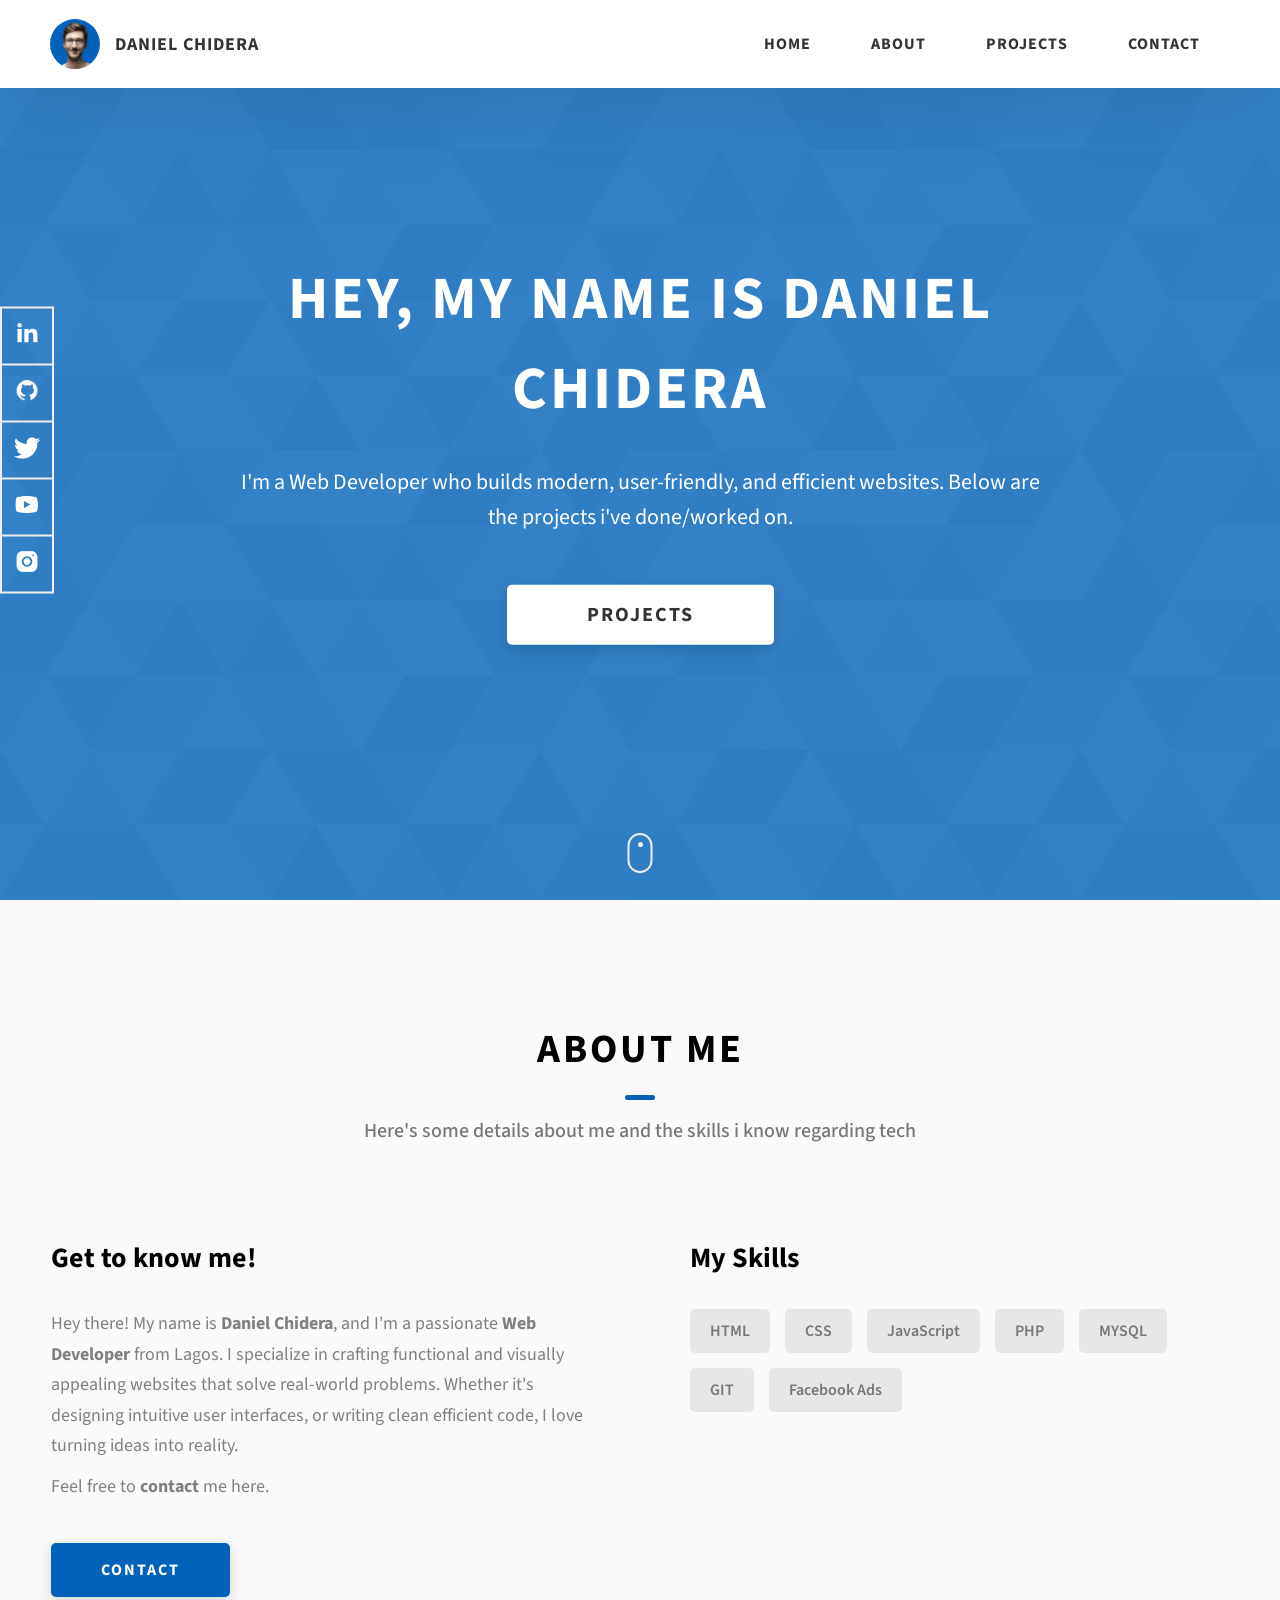
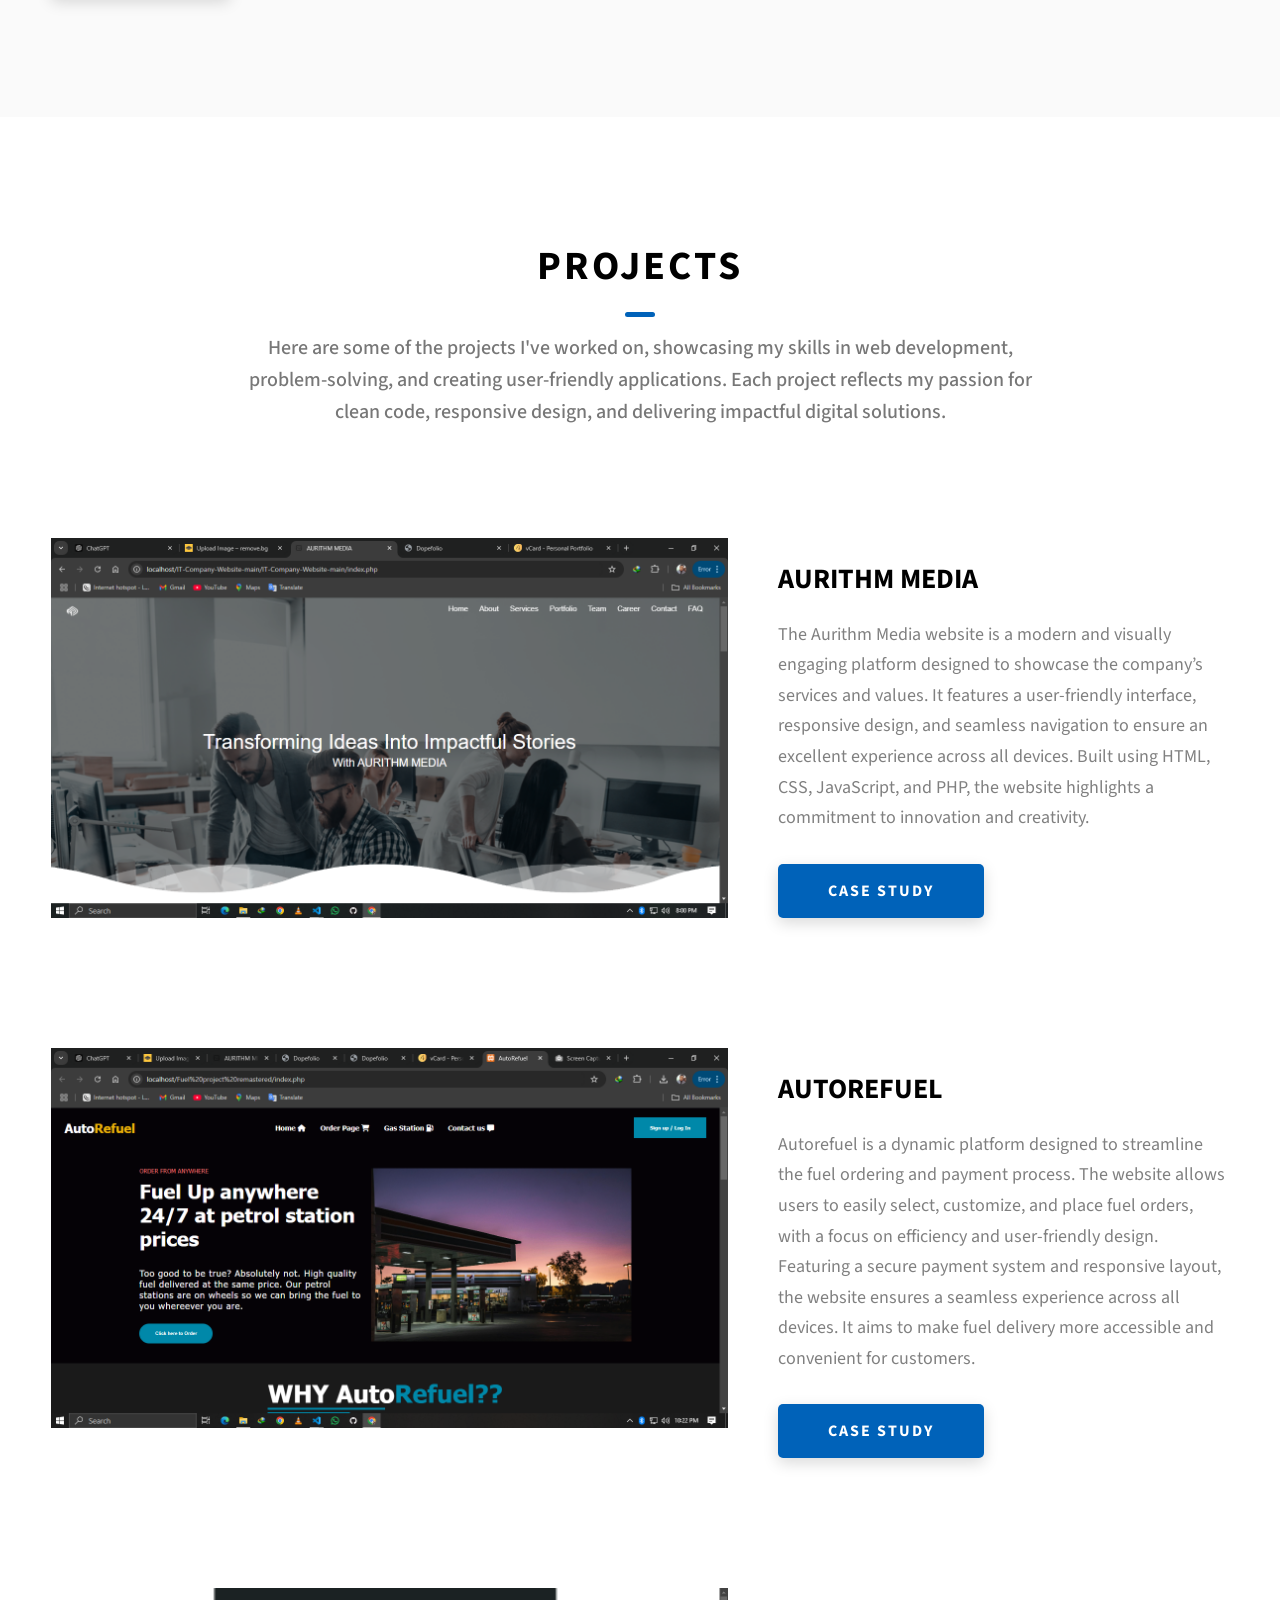
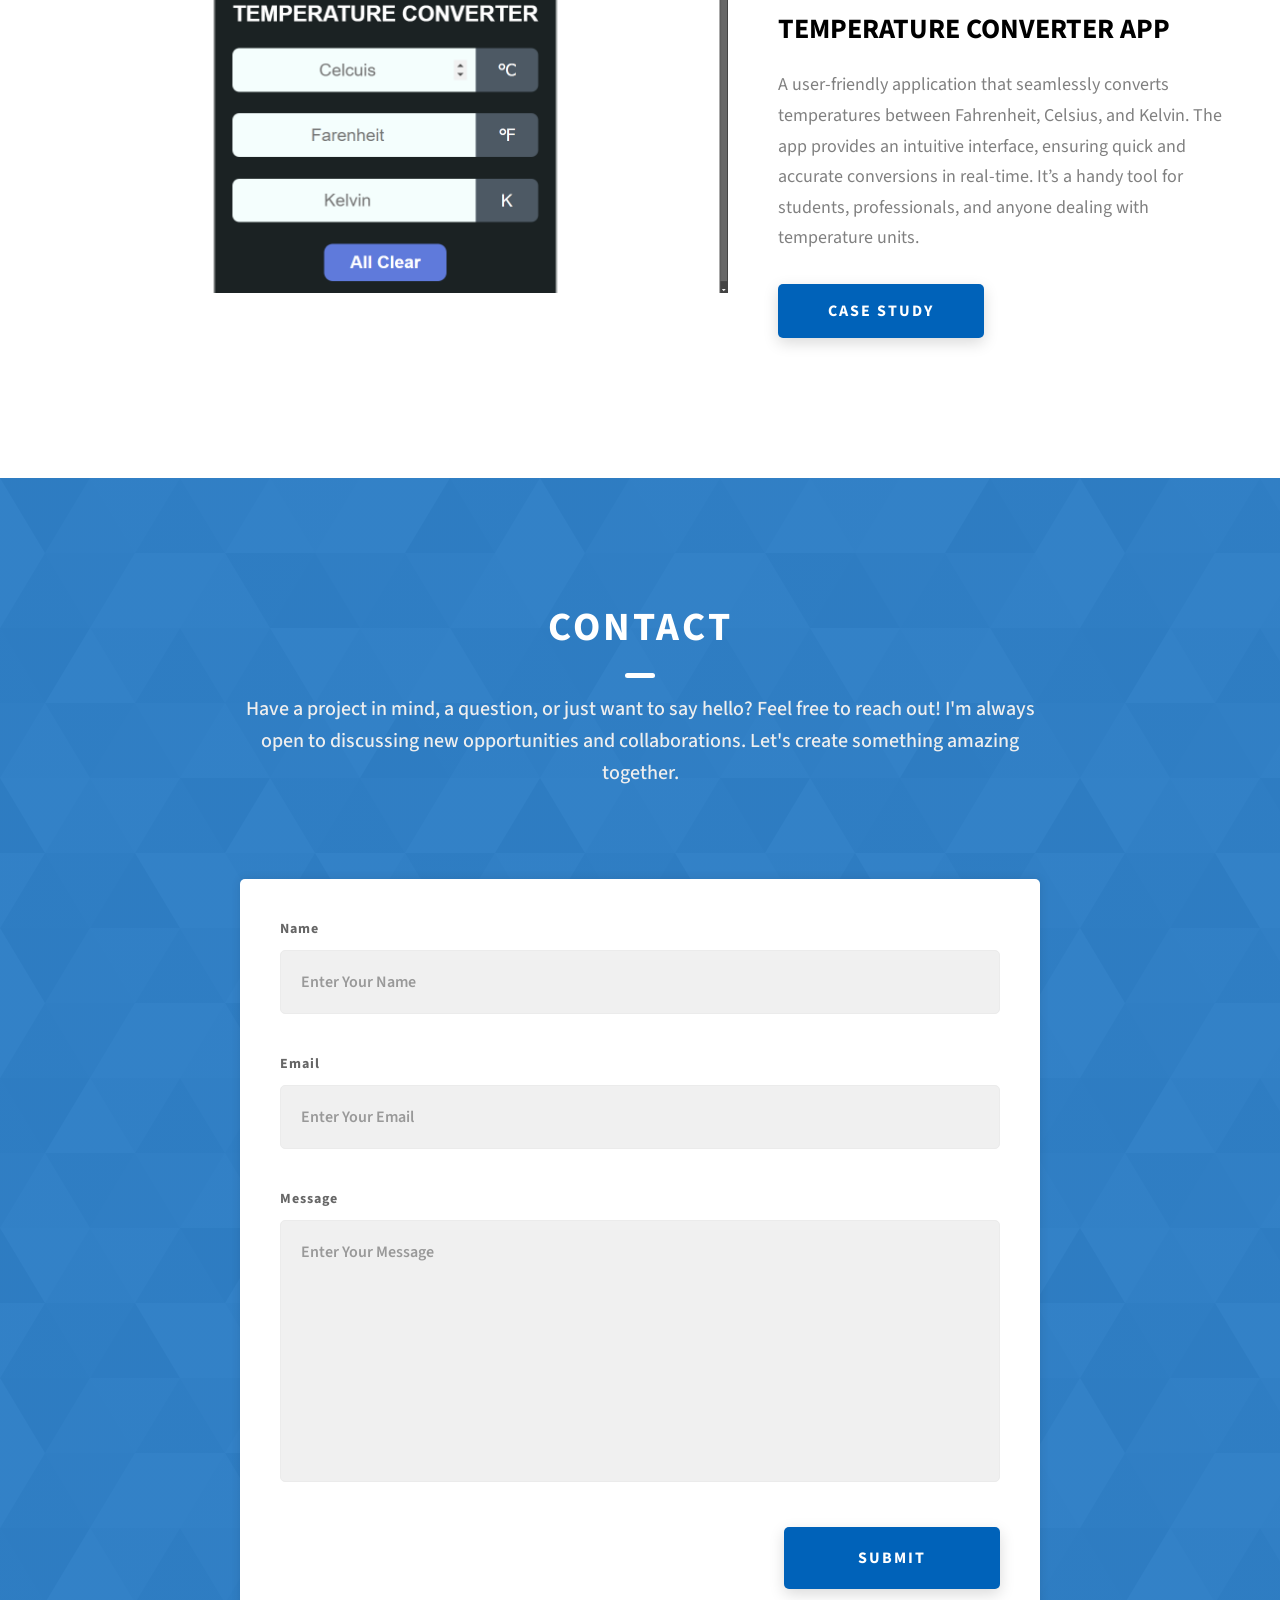
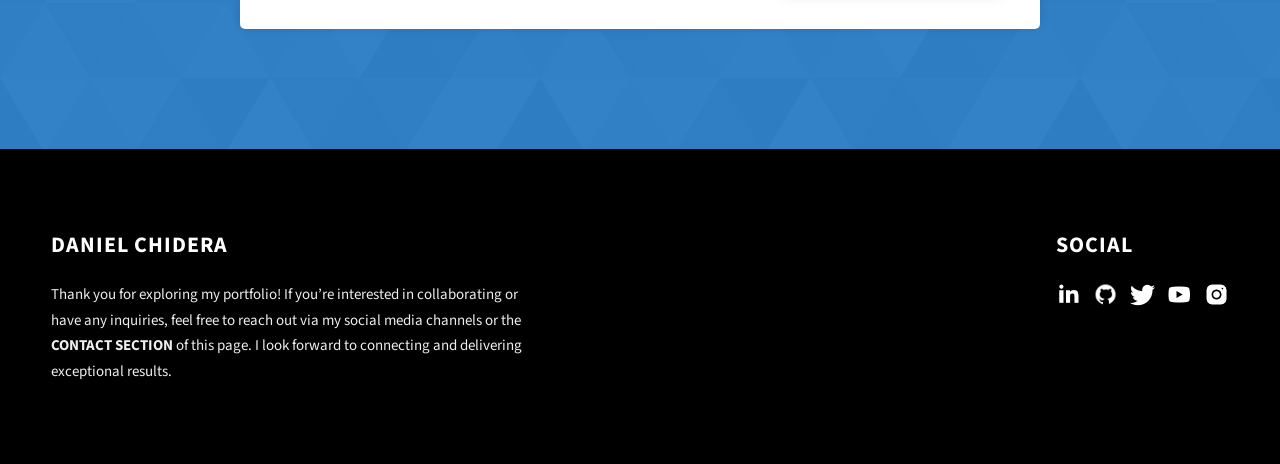
==== index.html @ b3faa63a "Add files via upload" ====
<!DOCTYPE html>
<html lang="en">

<head>
  <meta charset="UTF-8" />
  <meta name="viewport" content="width=device-width, initial-scale=1.0" />
  <meta http-equiv="X-UA-Compatible" content="ie=edge" />
  <title>My Portfolio</title>
  <meta name="description" content="Portfolio Template for Developer" />

  <link rel="stylesheet" href="css/style.css" />

  <link rel="preconnect" href="https://fonts.googleapis.com" />
  <link rel="preconnect" href="https://fonts.gstatic.com" crossorigin />
  <link href="https://fonts.googleapis.com/css2?family=Source+Sans+Pro:wght@400;600;700;900&display=swap"
    rel="stylesheet" />
</head>

<body>
  <!-- HEADER SECTION -->
  <header class="header">
    <div class="header__content">
      <div class="header__logo-container">
        <div class="header__logo-img-cont">
          <img src="./assets/png/john-doe.png" alt="Ram Maheshwari Logo Image" class="header__logo-img" />
        </div>
        <span class="header__logo-sub">Daniel Chidera</span>
      </div>
      <div class="header__main">
        <ul class="header__links">
          <li class="header__link-wrapper">
            <a href="./index.html" class="header__link"> Home </a>
          </li>
          <li class="header__link-wrapper">
            <a href="./index.html#about" class="header__link">About </a>
          </li>
          <li class="header__link-wrapper">
            <a href="./index.html#projects" class="header__link">
              Projects
            </a>
          </li>
          <li class="header__link-wrapper">
            <a href="./index.html#contact" class="header__link"> Contact </a>
          </li>
        </ul>
        <div class="header__main-ham-menu-cont">
          <img src="./assets/svg/ham-menu.svg" alt="hamburger menu" class="header__main-ham-menu" />
          <img src="./assets/svg/ham-menu-close.svg" alt="hamburger menu close"
            class="header__main-ham-menu-close d-none" />
        </div>
      </div>
    </div>
    <div class="header__sm-menu">
      <div class="header__sm-menu-content">
        <ul class="header__sm-menu-links">
          <li class="header__sm-menu-link">
            <a href="./index.html"> Home </a>
          </li>

          <li class="header__sm-menu-link">
            <a href="./index.html#about"> About </a>
          </li>

          <li class="header__sm-menu-link">
            <a href="./index.html#projects"> Projects </a>
          </li>

          <li class="header__sm-menu-link">
            <a href="./index.html#contact"> Contact </a>
          </li>
        </ul>
      </div>
    </div>
  </header>

  <!-- HERO SECTION -->
  <section class="home-hero">
    <div class="home-hero__content">
      <h1 class="heading-primary">Hey, My name is Daniel Chidera</h1>
      <div class="home-hero__info">
        <p class="text-primary">
          I'm a Web Developer who builds modern, user-friendly, and efficient websites. Below are the projects i've
          done/worked on.
        </p>
      </div>
      <div class="home-hero__cta">
        <a href="./#projects" class="btn btn--bg">Projects</a>
      </div>
    </div>
    <div class="home-hero__socials">
      <div class="home-hero__social">
        <a href="#" class="home-hero__social-icon-link">
          <img src="./assets/png/linkedin-ico.png" alt="icon" class="home-hero__social-icon" />
        </a>
      </div>
      <div class="home-hero__social">
        <a href="#" class="home-hero__social-icon-link">
          <img src="./assets/png/github-ico.png" alt="icon" class="home-hero__social-icon" />
        </a>
      </div>
      <div class="home-hero__social">
        <a href="#" class="home-hero__social-icon-link">
          <img src="./assets/png/twitter-ico.png" alt="icon" class="home-hero__social-icon" />
        </a>
      </div>
      <div class="home-hero__social">
        <a href="#" class="home-hero__social-icon-link">
          <img src="./assets/png/yt-ico.png" alt="icon" class="home-hero__social-icon" />
        </a>
      </div>
      <div class="home-hero__social">
        <a href="#" class="home-hero__social-icon-link home-hero__social-icon-link--bd-none">
          <img src="./assets/png/insta-ico.png" alt="icon" class="home-hero__social-icon" />
        </a>
      </div>
    </div>
    <div class="home-hero__mouse-scroll-cont">
      <div class="mouse"></div>
    </div>
  </section>

  <!-- ABOUT ME SECTION -->
  <section id="about" class="about sec-pad">
    <div class="main-container">
      <h2 class="heading heading-sec heading-sec__mb-med">
        <span class="heading-sec__main">About Me</span>
        <span class="heading-sec__sub">
          Here's some details about me and the skills i know regarding tech
        </span>
      </h2>
      <div class="about__content">
        <div class="about__content-main">
          <h3 class="about__content-title">Get to know me!</h3>
          <div class="about__content-details">
            <p class="about__content-details-para">
              Hey there! My name is <strong>Daniel Chidera</strong>, and I'm a passionate <strong>Web Developer</strong>
              from Lagos.
              I specialize in crafting functional and visually appealing websites that solve real-world problems.
              Whether it's designing intuitive user interfaces, or writing clean efficient code, I love turning ideas
              into reality.
            </p>
            <p class="about__content-details-para">
              Feel free to
              <strong>contact</strong> me here.
            </p>
          </div>
          <a href="./#contact" class="btn btn--med btn--theme dynamicBgClr">Contact</a>
        </div>
        <div class="about__content-skills">
          <h3 class="about__content-title">My Skills</h3>
          <div class="skills">
            <div class="skills__skill">HTML</div>
            <div class="skills__skill">CSS</div>
            <div class="skills__skill">JavaScript</div>
            <div class="skills__skill">PHP</div>
            <div class="skills__skill">MYSQL</div>
            <div class="skills__skill">GIT</div>
            <div class="skills__skill">Facebook Ads</div>
          </div>
        </div>
      </div>
    </div>
  </section>

  <!-- MY PROJECTS SECTION -->
  <section id="projects" class="projects sec-pad">
    <div class="main-container">
      <h2 class="heading heading-sec heading-sec__mb-bg">
        <span class="heading-sec__main">Projects</span>
        <span class="heading-sec__sub">
          Here are some of the projects I've worked on, showcasing my skills in web development, problem-solving, and
          creating user-friendly applications. Each project reflects my passion for clean code, responsive design, and
          delivering impactful digital solutions.
        </span>
      </h2>

      <div class="projects__content">
        <div class="projects__row">
          <div class="projects__row-img-cont">
            <img src="./assets/jpeg/Screenshot (2).png" alt="Software Screenshot" class="projects__row-img"
              loading="lazy" />
          </div>
          <div class="projects__row-content">
            <h3 class="projects__row-content-title">AURITHM MEDIA</h3>
            <p class="projects__row-content-desc">
              The Aurithm Media website is a modern and visually engaging platform designed to showcase the company’s
              services and values. It features a user-friendly interface, responsive design, and seamless navigation to
              ensure an excellent experience across all devices. Built using HTML, CSS, JavaScript, and PHP,
              the website highlights a commitment to innovation and creativity.
            </p>
            <a href="./project-1.html" class="btn btn--med btn--theme dynamicBgClr" target="_blank">Case Study</a>
          </div>
        </div>
        <div class="projects__row">
          <div class="projects__row-img-cont">
            <img src="./assets/jpeg/Screenshot (3).png" alt="Software Screenshot" class="projects__row-img"
              loading="lazy" />
          </div>
          <div class="projects__row-content">
            <h3 class="projects__row-content-title">AUTOREFUEL</h3>
            <p class="projects__row-content-desc">
              Autorefuel is a dynamic platform designed to streamline the fuel ordering and payment process. The website
              allows users to easily select, customize, and place fuel orders, with a focus on efficiency and
              user-friendly design. Featuring a secure payment system and responsive layout, the website ensures a
              seamless experience across all devices. It aims to make fuel delivery more accessible and convenient for
              customers.
            </p>
            <a href="./project-2.html" class="btn btn--med btn--theme dynamicBgClr" target="_blank">Case Study</a>
          </div>
        </div>
        <div class="projects__row">
          <div class="projects__row-img-cont">
            <img src="./assets/jpeg/Screenshot (10).png" alt="Software Screenshot" class="projects__row-img"
              loading="lazy" />
          </div>
          <div class="projects__row-content">
            <h3 class="projects__row-content-title">TEMPERATURE CONVERTER APP</h3>
            <p class="projects__row-content-desc">
              A user-friendly application that seamlessly converts temperatures between Fahrenheit, Celsius, and Kelvin.
              The app provides an intuitive interface, ensuring quick and accurate conversions in real-time. It’s a
              handy tool for students, professionals, and anyone dealing with temperature units.
            </p>
            <a href="./project-3.html" class="btn btn--med btn--theme dynamicBgClr" target="_blank">Case Study</a>
          </div>
        </div>
      </div>
    </div>
  </section>

  <!-- CONTACT ME SECTION -->
  <section id="contact" class="contact sec-pad dynamicBg">
    <div class="main-container">
      <h2 class="heading heading-sec heading-sec__mb-med">
        <span class="heading-sec__main heading-sec__main--lt">Contact</span>
        <span class="heading-sec__sub heading-sec__sub--lt">
          Have a project in mind, a question, or just want to say hello? Feel free to reach out! I'm always open to
          discussing new opportunities and collaborations. Let's create something amazing together.
        </span>
      </h2>
      <div class="contact__form-container">
        <form action="contactme.php" class="contact__form" method="post">
          <input type="hidden" name="token" value="contact_form_token">

          <!-- the hidden token to make the contactme.php file not to be accessible directly -->
          <div class="contact__form-field">
            <label class="contact__form-label" for="name">Name</label>
            <input required placeholder="Enter Your Name" type="text" class="contact__form-input" name="fullname"
              id="name" />
          </div>
          <div class="contact__form-field">
            <label class="contact__form-label" for="email">Email</label>
            <input required placeholder="Enter Your Email" type="text" class="contact__form-input" name="email"
              id="email" />
          </div>
          <div class="contact__form-field">
            <label class="contact__form-label" for="message">Message</label>
            <textarea required cols="30" rows="10" class="contact__form-input" placeholder="Enter Your Message"
              name="message" id="message"></textarea>
          </div>
          <button type="submit" class="btn btn--theme contact__btn" name="submit">
            Submit
          </button>
          
        </form>
      </div>
    </div>
  </section>

  <!-- fOOTER -->
  <footer class="main-footer">
    <div class="main-container">
      <div class="main-footer__upper">
        <div class="main-footer__row main-footer__row-1">
          <h2 class="heading heading-sm main-footer__heading-sm">
            <span>Social</span>
          </h2>
          <div class="main-footer__social-cont">
            <a target="_blank" rel="noreferrer" href="#">
              <img class="main-footer__icon" src="./assets/png/linkedin-ico.png" alt="icon" />
            </a>
            <a target="_blank" rel="noreferrer" href="#">
              <img class="main-footer__icon" src="./assets/png/github-ico.png" alt="icon" />
            </a>
            <a target="_blank" rel="noreferrer" href="#">
              <img class="main-footer__icon" src="./assets/png/twitter-ico.png" alt="icon" />
            </a>
            <a target="_blank" rel="noreferrer" href="#">
              <img class="main-footer__icon" src="./assets/png/yt-ico.png" alt="icon" />
            </a>
            <a target="_blank" rel="noreferrer" href="#">
              <img class="main-footer__icon main-footer__icon--mr-none" src="./assets/png/insta-ico.png" alt="icon" />
            </a>
          </div>
        </div>
        <div class="main-footer__row main-footer__row-2">
          <h4 class="heading heading-sm text-lt">DANIEL CHIDERA</h4>
          <p class="main-footer__short-desc">
            Thank you for exploring my portfolio! If you’re interested in collaborating or have any inquiries, feel free
            to reach out via my social media channels or the <a href="index.html#contact"><strong>CONTACT SECTION
              </strong></a>of this page. I look forward to connecting and delivering exceptional results.
          </p>
        </div>
      </div>
    </div>
  </footer>

  <script src="./index.js"></script>
</body>

</html>
---- css/style.css ----
/*
0 - 600px:      Phone
600 - 900px:    Tablet portrait
900 - 1200px:   Tablet landscape
[1200 - 1800] is where our normal styles apply
1800px + :      Big desktop
$breakpoint arguement choices:
- phone
- tab-port
- tab-land
- big-desktop

Inside media queries 1em is always 16px i.e 1em = 16px at every screen size only inside media queries
*/
*,
*::after,
*::before {
  margin: 0;
  padding: 0;
  box-sizing: inherit;
  font-family: inherit;
}

html {
  font-size: 62.5%;
  scroll-behavior: smooth;
}

@media only screen and (max-width: 75em) {
  html {
    font-size: 59%;
  }
}

@media only screen and (max-width: 56.25em) {
  html {
    font-size: 56%;
  }
}

@media only screen and (min-width: 112.5em) {
  html {
    font-size: 65%;
  }
}

body {
  box-sizing: border-box;
  position: relative;
  line-height: 1.5;
  font-family: sans-serif;
  overflow-x: hidden;
  overflow-y: scroll;
  font-family: 'Source Sans Pro', sans-serif;
}

a {
  text-decoration: none;
  color: inherit;
}

li {
  list-style: none;
}

input:focus,
button:focus,
a:focus,
textarea:focus {
  outline: none;
}

button {
  border: none;
  cursor: pointer;
}

textarea {
  resize: none;
}

.heading-primary {
  font-size: 6rem;
  text-transform: uppercase;
  letter-spacing: 3px;
  text-align: center;
}

@media only screen and (max-width: 37.5em) {
  .heading-primary {
    font-size: 4.5rem;
  }
}

.heading-sec__mb-bg {
  margin-bottom: 11rem;
}

@media only screen and (max-width: 56.25em) {
  .heading-sec__mb-bg {
    margin-bottom: 8rem;
  }
}

.heading-sec__mb-med {
  margin-bottom: 9rem;
}

@media only screen and (max-width: 56.25em) {
  .heading-sec__mb-med {
    margin-bottom: 8rem;
  }
}

.heading-sec__main {
  display: block;
  font-size: 4rem;
  text-transform: uppercase;
  letter-spacing: 1px;
  letter-spacing: 3px;
  text-align: center;
  margin-bottom: 3.5rem;
  position: relative;
}

.heading-sec__main--lt {
  color: #fff;
}

.heading-sec__main--lt::after {
  content: '';
  background: #fff !important;
}

.heading-sec__main::after {
  content: '';
  position: absolute;
  top: calc(100% + 1.5rem);
  height: 5px;
  width: 3rem;
  background: #0062b9;
  left: 50%;
  transform: translateX(-50%);
  border-radius: 5px;
}

@media only screen and (max-width: 37.5em) {
  .heading-sec__main::after {
    top: calc(100% + 1.2rem);
  }
}

.heading-sec__sub {
  display: block;
  text-align: center;
  color: #777;
  font-size: 2rem;
  font-weight: 500;
  max-width: 80rem;
  margin: auto;
  line-height: 1.6;
}

@media only screen and (max-width: 37.5em) {
  .heading-sec__sub {
    font-size: 1.8rem;
  }
}

.heading-sec__sub--lt {
  color: #eee;
}

.heading-sm {
  font-size: 2.2rem;
  text-transform: uppercase;
  letter-spacing: 1px;
}

.main-container {
  max-width: 120rem;
  margin: auto;
  width: 92%;
}

.btn {
  background: #fff;
  color: #333;
  text-transform: uppercase;
  letter-spacing: 2px;
  display: inline-block;
  font-weight: 700;
  border-radius: 5px;
  box-shadow: 0 5px 15px 0 rgba(0, 0, 0, 0.15);
  transition: transform .3s;
}

.btn:hover {
  transform: translateY(-3px);
}

.btn--bg {
  padding: 1.5rem 8rem;
  font-size: 2rem;
}

.btn--med {
  padding: 1.5rem 5rem;
  font-size: 1.6rem;
}

.btn--theme {
  background: #0062b9;
  color: #fff;
}

.btn--theme-inv {
  color: #0062b9;
  background: #fff;
  border: 2px solid #0062b9;
  box-shadow: none;
  padding: calc(1.5rem - 2px) calc(5rem - 2px);
}

.sec-pad {
  padding: 12rem 0;
}

@media only screen and (max-width: 56.25em) {
  .sec-pad {
    padding: 8rem 0;
  }
}

.text-primary {
  color: #fff;
  font-size: 2.2rem;
  text-align: center;
  width: 100%;
  line-height: 1.6;
}

@media only screen and (max-width: 37.5em) {
  .text-primary {
    font-size: 2rem;
  }
}

.d-none {
  display: none;
}

.home-hero {
  color: #fff;
  background: linear-gradient(to right, rgba(0, 98, 185, 0.8), rgba(0, 98, 185, 0.8)), url(../../assets/svg/common-bg.svg);
  background-position: center;
  height: 100vh;
  min-height: 80rem;
  max-height: 120rem;
  position: relative;
}

@media only screen and (max-width: 37.5em) {
  .home-hero {
    height: unset;
    min-height: unset;
  }
}

.home-hero__socials {
  position: absolute;
  top: 50%;
  border: 2px solid #eee;
  border-left: 2px solid #eee;
  transform: translateY(-50%);
}

@media only screen and (max-width: 56.25em) {
  .home-hero__socials {
    display: none;
  }
}

.home-hero__mouse-scroll-cont {
  position: absolute;
  bottom: 3%;
  left: 50%;
  transform: translateX(-50%);
}

@media only screen and (max-width: 37.5em) {
  .home-hero__mouse-scroll-cont {
    display: none;
  }
}

.home-hero__social {
  width: 5rem;
}

.home-hero__social-icon-link {
  width: 100%;
  display: block;
  padding: 1.2rem;
  border-bottom: 2px solid #eee;
  transition: background .3s;
}

.home-hero__social-icon-link:hover {
  background: rgba(255, 255, 255, 0.1);
}

.home-hero__social-icon-link--bd-none {
  border-bottom: 0;
}

.home-hero__social-icon {
  width: 100%;
}

.home-hero__content {
  position: absolute;
  top: 50%;
  left: 50%;
  transform: translate(-50%, -50%);
  max-width: 90rem;
  width: 92%;
}

@media only screen and (max-width: 37.5em) {
  .home-hero__content {
    padding: 19rem 0 13rem 0;
    margin: auto;
    position: static;
    transform: translate(0, 0);
  }
}

.home-hero__info {
  margin: 3rem auto 0 auto;
  max-width: 80rem;
}

.home-hero__cta {
  margin-top: 5rem;
  text-align: center;
}

.about {
  background: #fafafa;
}

.about__content {
  display: grid;
  grid-template-columns: 1fr 1fr;
  grid-gap: 10rem;
}

@media only screen and (max-width: 56.25em) {
  .about__content {
    grid-template-columns: 1fr;
    grid-gap: 8rem;
  }
}

.about__content-title {
  font-weight: 700;
  font-size: 2.8rem;
  margin-bottom: 3rem;
}

@media only screen and (max-width: 37.5em) {
  .about__content-title {
    font-size: 2.4rem;
  }
}

.about__content-details-para {
  font-size: 1.8rem;
  color: grey;
  max-width: 60rem;
  line-height: 1.7;
  margin-bottom: 1rem;
}

.about__content-details-para--hl {
  font-weight: 700;
  margin: 0 3px;
}

.about__content-details-para:last-child {
  margin-bottom: 4rem;
}

.projects__row {
  display: grid;
  grid-template-columns: 1.5fr 1fr;
  grid-gap: 5rem;
  margin-bottom: 11rem;
}

@media only screen and (max-width: 56.25em) {
  .projects__row {
    grid-template-columns: 1fr;
    grid-gap: 2rem;
    margin-bottom: 8rem;
  }
}

@media only screen and (max-width: 56.25em) {
  .projects__row {
    text-align: center;
  }
}

.projects__row:last-child {
  margin-bottom: 0;
}

.projects__row-img-cont {
  overflow: hidden;
}

.projects__row-img {
  width: 100%;
  display: block;
  object-fit: cover;
}

.projects__row-content {
  padding: 2rem 0;
  display: flex;
  justify-content: center;
  flex-direction: column;
  align-items: flex-start;
}

@media only screen and (max-width: 56.25em) {
  .projects__row-content {
    align-items: center;
  }
}

.projects__row-content-title {
  font-weight: 700;
  font-size: 2.8rem;
  margin-bottom: 2rem;
}

@media only screen and (max-width: 37.5em) {
  .projects__row-content-title {
    font-size: 2.4rem;
  }
}

.projects__row-content-desc {
  font-size: 1.8rem;
  color: grey;
  max-width: 60rem;
  line-height: 1.7;
  margin-bottom: 3rem;
}

@media only screen and (max-width: 37.5em) {
  .projects__row-content-desc {
    font-size: 1.7rem;
  }
}

.contact {
  background: linear-gradient(to right, rgba(0, 98, 185, 0.8), rgba(0, 98, 185, 0.8)), url(../../assets/svg/common-bg.svg);
  background-size: cover;
  background-position: center;
}

.contact__form-container {
  box-shadow: 0 0 10px rgba(0, 0, 0, 0.1);
  background: white;
  padding: 4rem;
  margin-top: 6rem;
  max-width: 80rem;
  text-align: right;
  width: 95%;
  border-radius: 5px;
  margin: 5rem auto 0 auto;
}

@media only screen and (max-width: 37.5em) {
  .contact__form-container {
    padding: 3rem;
  }
}

.contact__form-field {
  margin-bottom: 4rem;
}

@media only screen and (max-width: 37.5em) {
  .contact__form-field {
    margin-bottom: 3rem;
  }
}

.contact__form-label {
  color: #666;
  font-size: 1.4rem;
  letter-spacing: 1px;
  font-weight: 700;
  margin-bottom: 1rem;
  display: block;
  text-align: left;
}

.contact__form-input {
  color: #333;
  padding: 2rem;
  width: 100%;
  border: 1px solid #ebebeb;
  font-size: 1.6rem;
  letter-spacing: 0px;
  background: #f0f0f0;
  border-radius: 5px;
  font-weight: 600;
  /* Code for Modern Browsers */
  /* Code for WebKit, Blink, Edge */
  /* Code for Internet Explorer 10-11 */
  /* Code for Microsoft Edge */
  /* Code for Mozilla Firefox 4 to 18 */
  /* Code for Mozilla Firefox 19+ */
}

.contact__form-input::placeholder {
  color: #999;
  font-weight: 600;
  font-size: 1.6rem;
}

.contact__form-input::-webkit-input-placeholder {
  color: #999;
  font-weight: 600;
  font-size: 1.6rem;
}

.contact__form-input:-ms-input-placeholder {
  color: #999;
  font-weight: 600;
  font-size: 1.6rem;
}

.contact__form-input::-ms-input-placeholder {
  color: #999;
  font-weight: 600;
  font-size: 1.6rem;
}

.contact__form-input:-moz-placeholder {
  opacity: 1;
  color: #999;
  font-weight: 600;
  font-size: 1.6rem;
}

.contact__form-input::-moz-placeholder {
  opacity: 1;
  color: #999;
  font-weight: 600;
  font-size: 1.6rem;
}

.contact__btn {
  width: 30%;
  padding: 2rem 4rem;
  font-size: 1.6rem;
}

@media only screen and (max-width: 37.5em) {
  .contact__btn {
    width: 100%;
  }
}

.project-cs-hero {
  color: #fff;
  background: linear-gradient(to right, rgba(0, 98, 185, 0.8), rgba(0, 98, 185, 0.8)), url(../../assets/svg/common-bg.svg);
  background-size: cover;
  background-position: center;
  position: relative;
}

@media only screen and (max-width: 37.5em) {
  .project-cs-hero {
    height: unset;
    min-height: unset;
  }
}

.project-cs-hero__content {
  padding: 25rem 0 17rem 0;
  max-width: 90rem;
  width: 92%;
  margin: auto;
}

@media only screen and (max-width: 37.5em) {
  .project-cs-hero__content {
    padding: 19rem 0 13rem 0;
    margin: auto;
    position: static;
    transform: translate(0, 0);
  }
}

.project-cs-hero__info {
  margin: 3rem auto 0 auto;
  max-width: 80rem;
}

.project-cs-hero__cta {
  margin-top: 5rem;
  text-align: center;
}

.project-details__content {
  padding: 8rem 0;
  max-width: 90rem;
  margin: auto;
}

.project-details__content-title {
  font-weight: 700;
  font-size: 2.8rem;
  margin-bottom: 3rem;
}

@media only screen and (max-width: 37.5em) {
  .project-details__content-title {
    font-size: 2.4rem;
  }
}

.project-details__showcase-img-cont {
  width: 100%;
  margin-bottom: 6rem;
}

.project-details__showcase-img {
  width: 100%;
}

.project-details__content-main {
  width: 100%;
  max-width: 70rem;
  margin: auto;
}

.project-details__desc {
  margin: 0 0 7rem 0;
}

.project-details__desc-para {
  font-size: 1.8rem;
  line-height: 1.7;
  color: grey;
  margin-bottom: 2rem;
}

.project-details__tools-used {
  margin: 0 0 7rem 0;
}

.project-details__tools-used-list {
  display: flex;
  flex-wrap: wrap;
}

.project-details__tools-used-item {
  padding: 1rem 2rem;
  margin-bottom: 1.5rem;
  margin-right: 1.5rem;
  font-size: 1.6rem;
  background: rgba(153, 153, 153, 0.2);
  border-radius: 5px;
  font-weight: 600;
  color: #777;
}

.project-details__links {
  margin: 0 0;
}

.project-details__links-btn {
  margin-right: 2rem;
}

@media only screen and (max-width: 37.5em) {
  .project-details__links-btn {
    margin-right: 0;
    width: 70%;
    margin-bottom: 2rem;
    text-align: center;
  }
}

.project-details__links-btn:last-child {
  margin: 0;
}

@media only screen and (max-width: 37.5em) {
  .project-details__links-btn:last-child {
    margin: 0;
  }
}

.header {
  position: fixed;
  width: 100%;
  z-index: 1000;
  background: #000;
  background: #fff;
  box-shadow: 0 10px 100px rgba(0, 0, 0, 0.1);
}

.header__content {
  display: flex;
  align-items: center;
  justify-content: space-between;
  padding: 1rem 5rem;
}

@media only screen and (max-width: 56.25em) {
  .header__content {
    padding: 0 2rem;
  }
}

.header__logo-container {
  display: flex;
  align-items: center;
  cursor: pointer;
  color: #333;
  transition: color .3s;
}

.header__logo-container:hover {
  color: #0062b9;
}

.header__logo-img-cont {
  width: 5rem;
  height: 5rem;
  border-radius: 50px;
  overflow: hidden;
  margin-right: 1.5rem;
  background: #0062b9;
}

@media only screen and (max-width: 56.25em) {
  .header__logo-img-cont {
    width: 4.5rem;
    height: 4.5rem;
    margin-right: 1.2rem;
  }
}

.header__logo-img {
  width: 100%;
  height: 100%;
  object-fit: cover;
  object-position: center;
  display: block;
}

.header__logo-sub {
  font-size: 1.8rem;
  text-transform: uppercase;
  font-weight: 700;
  letter-spacing: 1px;
}

.header__links {
  display: flex;
}

@media only screen and (max-width: 37.5em) {
  .header__links {
    display: none;
  }
}

.header__link {
  padding: 2.2rem 3rem;
  display: inline-block;
  font-size: 1.6rem;
  color: #333;
  text-transform: uppercase;
  letter-spacing: 1px;
  font-weight: 700;
  transition: color .3s;
}

.header__link:hover {
  color: #0062b9;
}

@media only screen and (max-width: 56.25em) {
  .header__link {
    padding: 3rem 1.8rem;
    font-size: 1.5rem;
  }
}

.header__main-ham-menu-cont {
  display: none;
  width: 3rem;
  padding: 2.2rem 0;
}

@media only screen and (max-width: 37.5em) {
  .header__main-ham-menu-cont {
    display: block;
  }
}

.header__main-ham-menu {
  width: 100%;
}

.header__main-ham-menu-close {
  width: 100%;
}

.header__sm-menu {
  background: #fff;
  position: absolute;
  width: 100%;
  top: 100%;
  visibility: hidden;
  opacity: 0;
  transition: all .3s;
  box-shadow: 0px 5px 5px 0px rgba(0, 0, 0, 0.1);
  -webkit-box-shadow: 0px 5px 5px 0px rgba(0, 0, 0, 0.1);
  -moz-box-shadow: 0px 5px 5px 0px rgba(0, 0, 0, 0.1);
}

.header__sm-menu--active {
  visibility: hidden;
  opacity: 0;
}

@media only screen and (max-width: 37.5em) {
  .header__sm-menu--active {
    visibility: visible;
    opacity: 1;
  }
}

.header__sm-menu-link a {
  display: block;
  text-decoration: none;
  padding: 2.5rem 3rem;
  font-size: 1.6rem;
  color: #333;
  text-align: right;
  border-bottom: 1px solid #eee;
  font-weight: 700;
  text-transform: uppercase;
  letter-spacing: 2px;
  transition: color .3s;
}

.header__sm-menu-link a:hover {
  color: #0062b9;
}

.header__sm-menu-link:first-child a {
  border-top: 1px solid #eee;
}

.header__sm-menu-link-last {
  border-bottom: 0;
}

.main-footer {
  background: #000;
  color: #fff;
}

.main-footer__upper {
  display: flex;
  justify-content: space-between;
  padding: 8rem 0;
}

@media only screen and (max-width: 56.25em) {
  .main-footer__upper {
    padding: 6rem 0;
  }
}

@media only screen and (max-width: 37.5em) {
  .main-footer__upper {
    display: block;
  }
}

.main-footer__row-1 {
  order: 2;
}

@media only screen and (max-width: 56.25em) {
  .main-footer__row-1 {
    margin-bottom: 5rem;
  }
}

.main-footer__row-2 {
  width: 40%;
  order: 1;
  max-width: 50rem;
}

@media only screen and (max-width: 56.25em) {
  .main-footer__row-2 {
    width: 100%;
  }
}

.main-footer__short-desc {
  margin-top: 2rem;
  color: #eee;
  font-size: 1.5rem;
  line-height: 1.7;
}

.main-footer__social-cont {
  margin-top: 2rem;
}

.main-footer__icon {
  margin-right: 1rem;
  width: 2.5rem;
}

.main-footer__icon--mr-none {
  margin-right: 0;
}

.main-footer__lower {
  padding: 4rem 0;
  border-top: 1px solid #444;
  color: #eee;
  font-size: 1.2rem;
  text-align: left;
  text-align: center;
}

.main-footer__lower a {
  text-decoration: underline;
  font-weight: bold;
  margin-left: 2px;
}

@media only screen and (max-width: 56.25em) {
  .main-footer__lower {
    padding: 3.5rem 0;
  }
}

.skills {
  display: flex;
  flex-wrap: wrap;
}

.skills__skill {
  padding: 1rem 2rem;
  margin-bottom: 1.5rem;
  margin-right: 1.5rem;
  font-size: 1.6rem;
  background: rgba(153, 153, 153, 0.2);
  border-radius: 5px;
  font-weight: 600;
  color: #777;
}

.mouse {
  width: 25px;
  height: 40px;
  border: 2px solid #eee;
  border-radius: 60px;
  position: relative;
  overflow: hidden;
}

.mouse::before {
  content: '';
  width: 5px;
  height: 5px;
  position: absolute;
  top: 7px;
  left: 50%;
  transform: translateX(-50%);
  background-color: #eee;
  border-radius: 50%;
  opacity: 1;
  animation: wheel 1.3s infinite;
  -webkit-animation: wheel 1.3s infinite;
}

@keyframes wheel {
  to {
    opacity: 0;
    top: 27px;
  }
}

@-webkit-keyframes wheel {
  to {
    opacity: 0;
    top: 27px;
  }
}
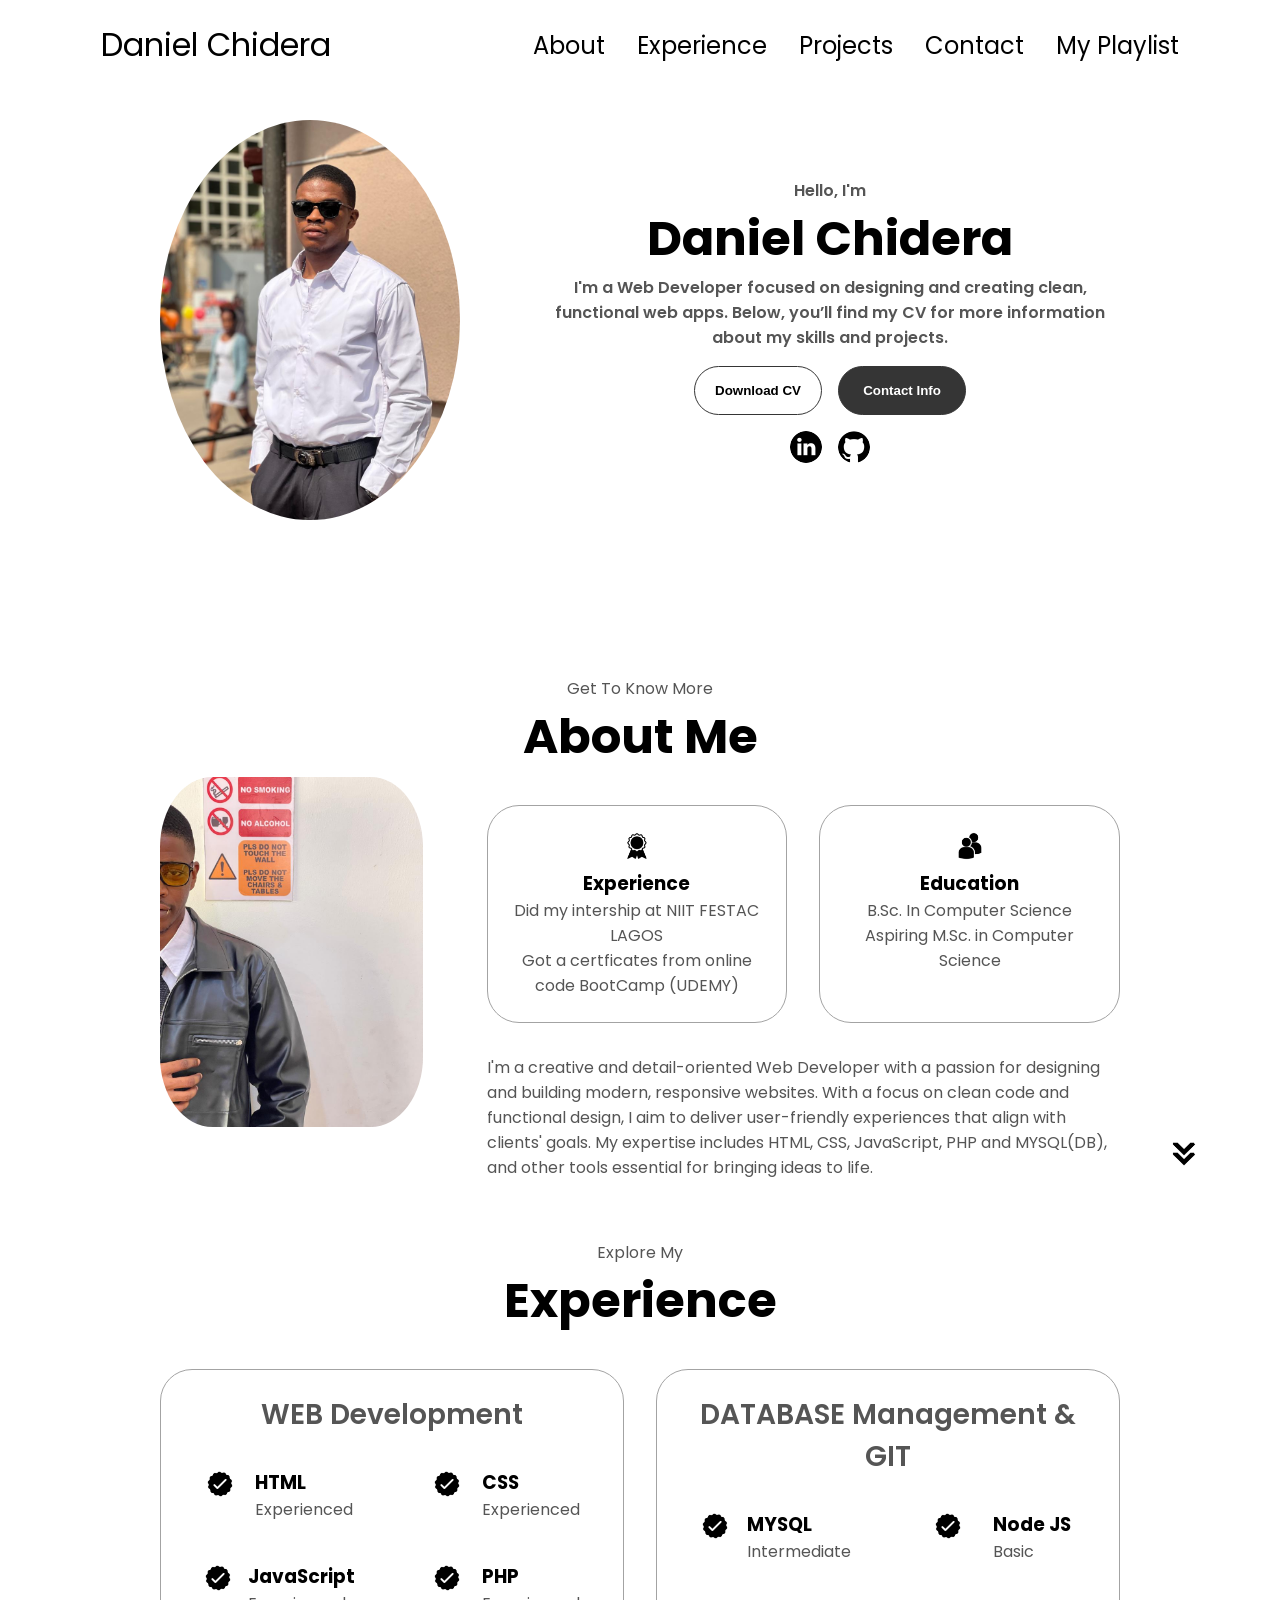
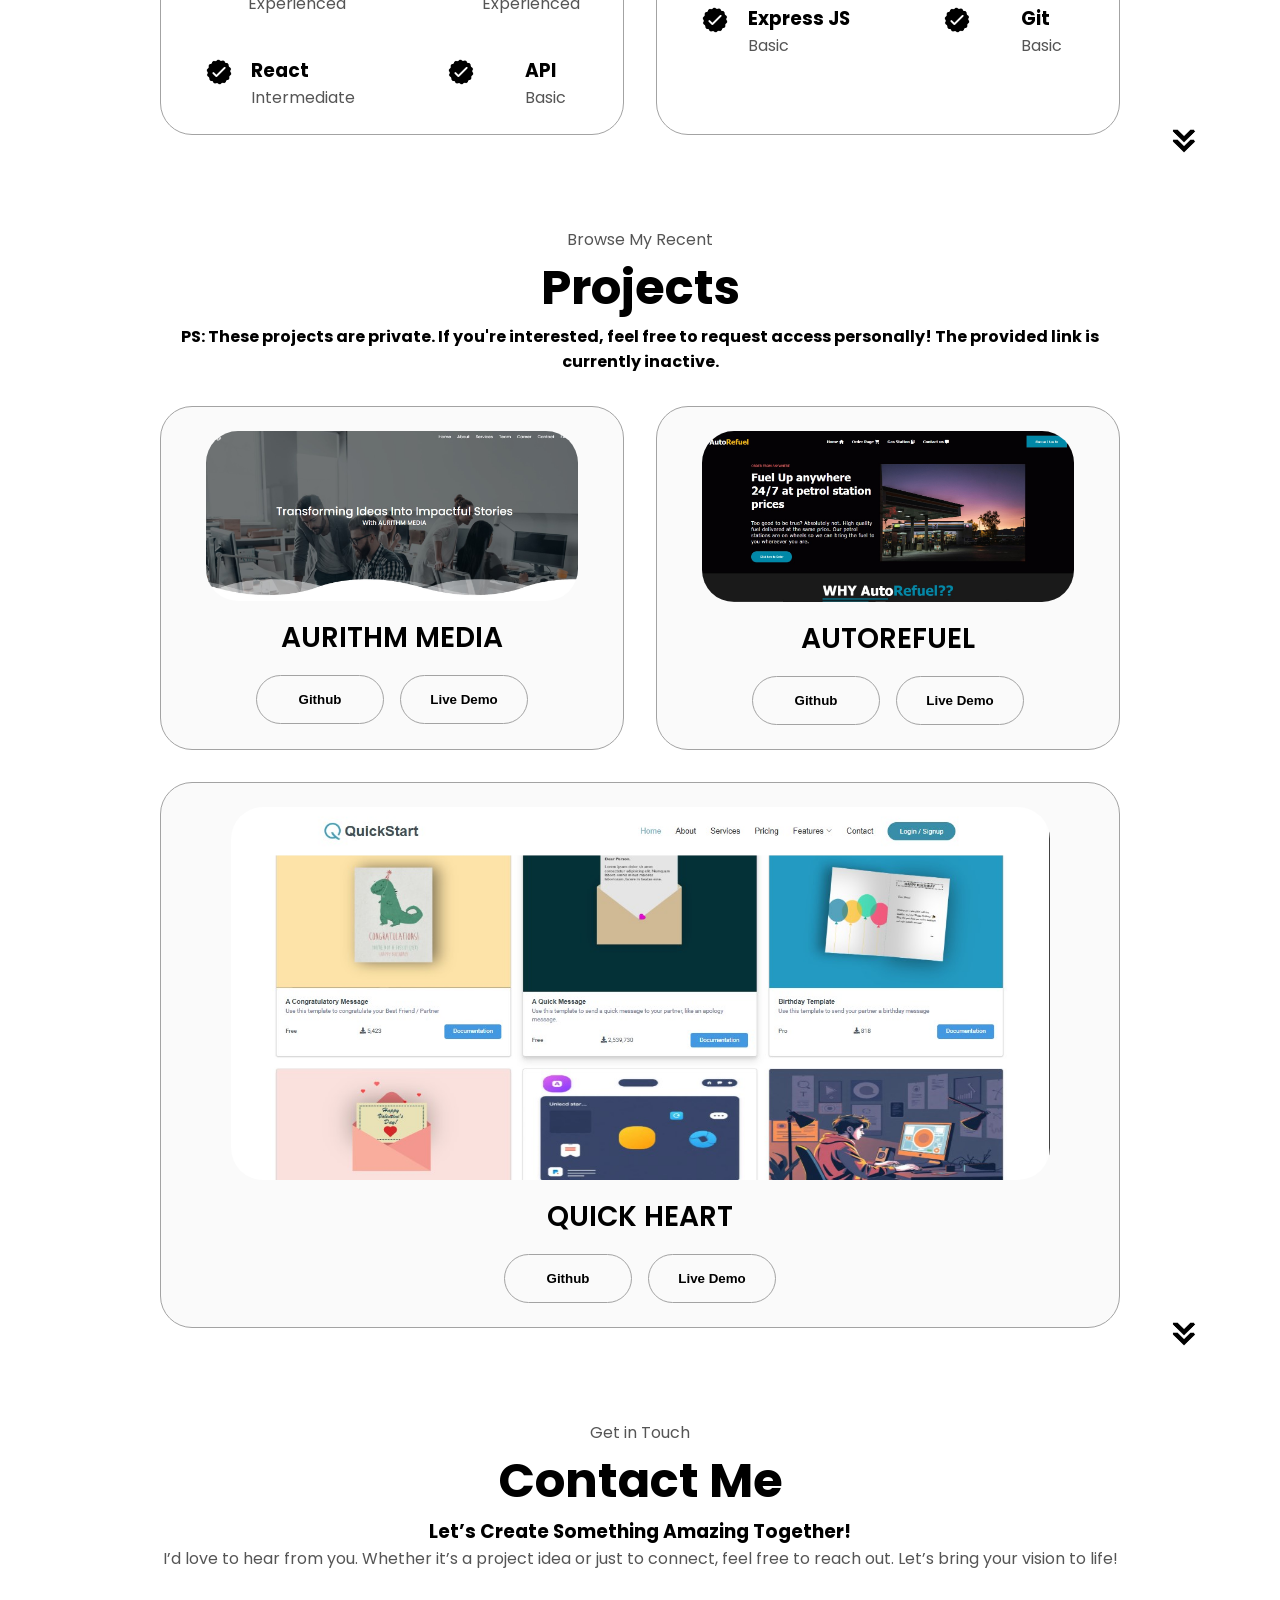
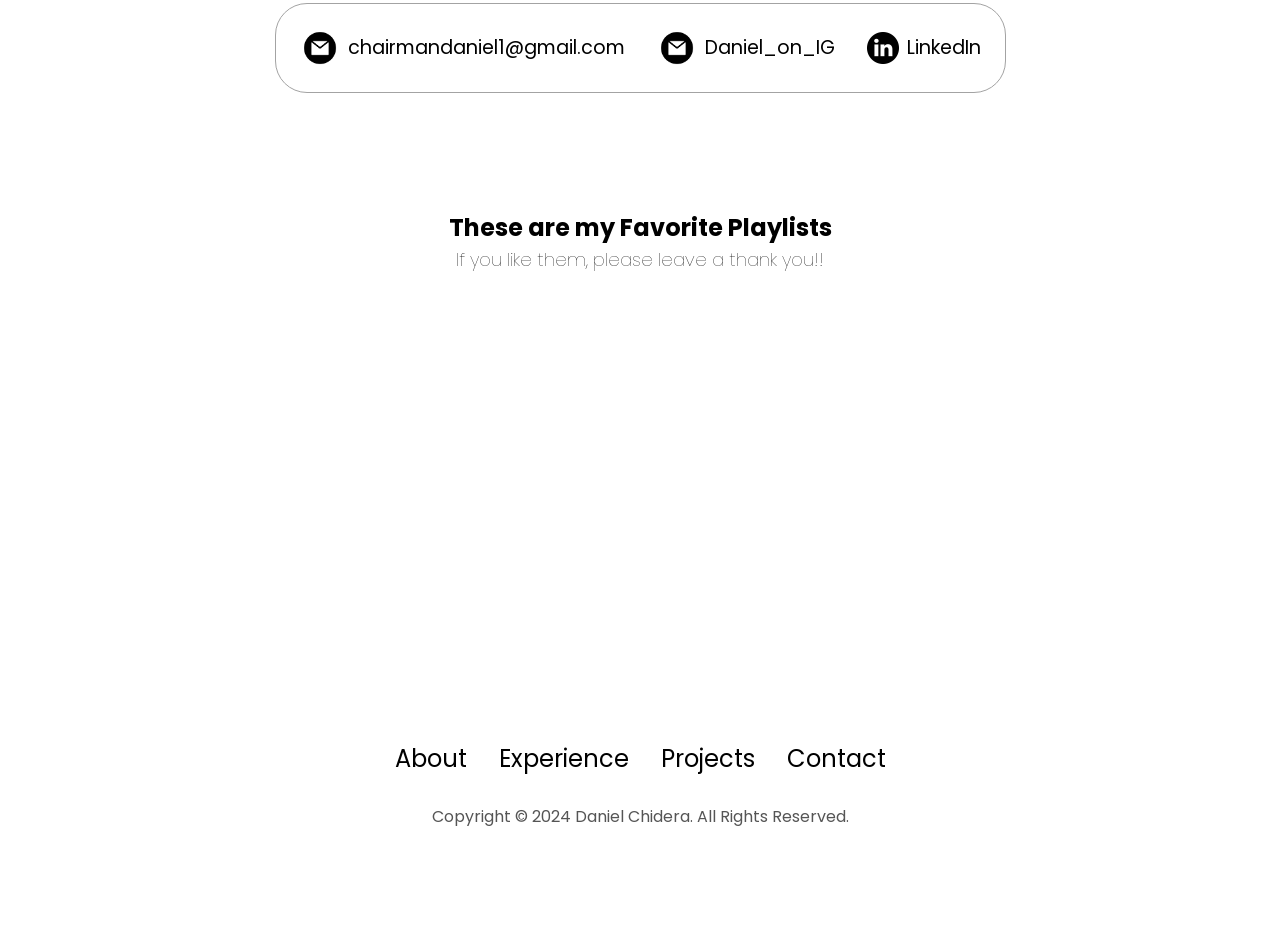
==== commit dcd6f7b8: "Add files via upload" ====
--- a/index.html
+++ b/index.html
@@ -3,308 +3,330 @@
 
 <head>
   <meta charset="UTF-8" />
+  <meta http-equiv="X-UA-Compatible" content="IE=edge" />
   <meta name="viewport" content="width=device-width, initial-scale=1.0" />
-  <meta http-equiv="X-UA-Compatible" content="ie=edge" />
   <title>My Portfolio</title>
-  <meta name="description" content="Portfolio Template for Developer" />
-
-  <link rel="stylesheet" href="css/style.css" />
-
-  <link rel="preconnect" href="https://fonts.googleapis.com" />
-  <link rel="preconnect" href="https://fonts.gstatic.com" crossorigin />
-  <link href="https://fonts.googleapis.com/css2?family=Source+Sans+Pro:wght@400;600;700;900&display=swap"
-    rel="stylesheet" />
+  <link rel="stylesheet" href="style.css" />
+  <link rel="stylesheet" href="mediaqueries.css" />
+
+  <!-- font awesome -->
+  <link rel="stylesheet" href="https://cdnjs.cloudflare.com/ajax/libs/font-awesome/6.7.2/css/all.min.css" integrity="sha512-Evv84Mr4kqVGRNSgIGL/F/aIDqQb7xQ2vcrdIwxfjThSH8CSR7PBEakCr51Ck+w+/U6swU2Im1vVX0SVk9ABhg==" crossorigin="anonymous" referrerpolicy="no-referrer" />
 </head>
 
 <body>
-  <!-- HEADER SECTION -->
-  <header class="header">
-    <div class="header__content">
-      <div class="header__logo-container">
-        <div class="header__logo-img-cont">
-          <img src="./assets/png/john-doe.png" alt="Ram Maheshwari Logo Image" class="header__logo-img" />
-        </div>
-        <span class="header__logo-sub">Daniel Chidera</span>
-      </div>
-      <div class="header__main">
-        <ul class="header__links">
-          <li class="header__link-wrapper">
-            <a href="./index.html" class="header__link"> Home </a>
-          </li>
-          <li class="header__link-wrapper">
-            <a href="./index.html#about" class="header__link">About </a>
-          </li>
-          <li class="header__link-wrapper">
-            <a href="./index.html#projects" class="header__link">
-              Projects
-            </a>
-          </li>
-          <li class="header__link-wrapper">
-            <a href="./index.html#contact" class="header__link"> Contact </a>
-          </li>
+  <nav id="desktop-nav">
+    <div class="logo">Daniel Chidera</div>
+    <div>
+      <ul class="nav-links">
+        <li><a href="#about">About</a></li>
+        <li><a href="#experience">Experience</a></li>
+        <li><a href="#projects">Projects</a></li>
+        <li><a href="#contact">Contact</a></li>
+        <li><a href="#song">My Playlist</a></li>
+      </ul>
+    </div>
+  </nav>
+
+  <!-- hamburger -->
+  <nav id="hamburger-nav">
+    <div class="logo">Daniel Chidera</div>
+    <div class="hamburger-menu">
+      <div class="hamburger-icon" onclick="toggleMenu()">
+        <span></span>
+        <span></span>
+        <span></span>
+      </div>
+      <div class="menu-links">
+        <li><a href="#about" onclick="toggleMenu()">About</a></li>
+        <li><a href="#experience" onclick="toggleMenu()">Experience</a></li>
+        <li><a href="#projects" onclick="toggleMenu()">Projects</a></li>
+        <li><a href="#contact" onclick="toggleMenu()">Contact</a></li>
+        <li><a href="#song" onclick="toggleMenu()">My Playlist</a></li>
+
+      </div>
+    </div>
+  </nav>
+
+  <!-- HERO SECTION -->
+  <section id="profile">
+    <div class="section__pic-container">
+      <img src="./assets/coperate.jpeg" alt="My Profile Picture" />
+    </div>
+
+    <div class="section__text">
+      <p class="section__text__p1">Hello, I'm</p>
+      <h1 class="title">Daniel Chidera</h1>
+      <p class="section__text__p2">I'm a Web Developer focused on designing and creating clean, functional web apps.
+        Below, you’ll find my CV for more information about my skills and projects.</p>
+      <div class="btn-container">
+        <button class="btn btn-color-2" onclick="window.open('./assets/Nwankwo Daniel.pdf')">
+          Download CV
+        </button>
+        <button class="btn btn-color-1" onclick="location.href='./#contact'">
+          Contact Info
+        </button>
+      </div>
+      <div id="socials-container">
+        <img src="./assets/linkedin.png" alt="My LinkedIn profile" class="icon"
+          onclick="location.href='https://www.linkedin.com/in/daniel-chidera-9b784431b/'" />
+        <img src="./assets/github.png" alt="My Github profile" class="icon"
+          onclick="location.href='https://github.com/Chairman-daniel'" />
+      </div>
+    </div>
+  </section>
+
+  <!-- ABOUT US SECTION -->
+  <section id="about">
+    <p class="section__text__p1">Get To Know More</p>
+    <h1 class="title">About Me</h1>
+    <div class="section-container">
+      <div class="section__pic-container">
+        <img src="./assets/convocation.jpeg" alt="About Me picture" class="about-pic" />
+      </div>
+      <div class="about-details-container">
+        <div class="about-containers">
+          <div class="details-container">
+            <img src="./assets/experience.png" alt="Experience icon" class="icon" />
+            <h3>Experience</h3>
+            <p>
+              Did my intership at NIIT FESTAC LAGOS <br />
+              Got a certficates from online code BootCamp (UDEMY)
+            </p>
+          </div>
+          <div class="details-container">
+            <img src="./assets/education.png" alt="Education icon" class="icon" />
+            <h3>Education</h3>
+            <p>B.Sc. In Computer Science</p>
+            <p>Aspiring M.Sc. in Computer Science</p>
+          </div>
+        </div>
+        <div class="text-container">
+          <p>
+            I'm a creative and detail-oriented Web Developer with a passion for designing and building modern,
+            responsive websites. With a focus on clean code and functional design, I aim to deliver user-friendly
+            experiences that align with clients' goals. My expertise includes HTML, CSS, JavaScript, PHP and MYSQL(DB),
+            and other tools
+            essential for bringing ideas to life.
+          </p>
+        </div>
+      </div>
+    </div>
+    <img src="./assets/arrow.png" alt="Arrow icon" class="icon arrow" onclick="location.href='./#experience'" />
+  </section>
+
+  <!-- MY EXPERIENCE SECTION -->
+  <section id="experience">
+    <p class="section__text__p1">Explore My</p>
+    <h1 class="title">Experience</h1>
+    <div class="experience-details-container">
+      <div class="about-containers">
+        <div class="details-container">
+          <h2 class="experience-sub-title">WEB Development</h2>
+          <div class="article-container">
+            <article>
+              <img src="./assets/checkmark.png" alt="Experience icon" class="icon" />
+              <div>
+                <h3>HTML</h3>
+                <p>Experienced</p>
+              </div>
+            </article>
+            <article>
+              <img src="./assets/checkmark.png" alt="Experience icon" class="icon" />
+              <div>
+                <h3>CSS</h3>
+                <p>Experienced</p>
+              </div>
+            </article>
+            <article>
+              <img src="./assets/checkmark.png" alt="Experience icon" class="icon" />
+              <div>
+                <h3>JavaScript</h3>
+                <p>Experienced</p>
+              </div>
+            </article>
+            <article>
+              <img src="./assets/checkmark.png" alt="Experience icon" class="icon" />
+              <div>
+                <h3>PHP</h3>
+                <p>Experienced</p>
+              </div>
+            </article>
+            <article>
+              <img src="./assets/checkmark.png" alt="Experience icon" class="icon" />
+              <div>
+                <h3>React</h3>
+                <p>Intermediate</p>
+              </div>
+            </article>
+            <article>
+              <img src="./assets/checkmark.png" alt="Experience icon" class="icon" />
+              <div>
+                <h3>API</h3>
+                <p>Basic</p>
+              </div>
+            </article>
+          </div>
+        </div>
+        <div class="details-container">
+          <h2 class="experience-sub-title">DATABASE Management & GIT</h2>
+          <div class="article-container">
+            <article>
+              <img src="./assets/checkmark.png" alt="Experience icon" class="icon" />
+              <div>
+                <h3>MYSQL</h3>
+                <p>Intermediate</p>
+              </div>
+            </article>
+            <article>
+              <img src="./assets/checkmark.png" alt="Experience icon" class="icon" />
+              <div>
+                <h3>Node JS</h3>
+                <p>Basic</p>
+              </div>
+            </article>
+            <article>
+              <img src="./assets/checkmark.png" alt="Experience icon" class="icon" />
+              <div>
+                <h3>Express JS</h3>
+                <p>Basic</p>
+              </div>
+            </article>
+            <article>
+              <img src="./assets/checkmark.png" alt="Experience icon" class="icon" />
+              <div>
+                <h3>Git</h3>
+                <p>Basic</p>
+              </div>
+            </article>
+          </div>
+        </div>
+      </div>
+    </div>
+    <img src="./assets/arrow.png" alt="Arrow icon" class="icon arrow" onclick="location.href='./#projects'" />
+  </section>
+
+  <!-- PROJECT SECTIONS -->
+  <section id="projects">
+    <p class="section__text__p1">Browse My Recent</p>
+    <h1 class="title">Projects</h1>
+    <h4>PS: These projects are private. If you're interested, feel free to request access personally! The provided link is currently inactive.</h4>
+    <div class="experience-details-container">
+      <div class="about-containers">
+        <div class="details-container color-container">
+          <div class="article-container">
+            <img src="./assets/aurithm media.jpg" alt="Project 1" class="project-img" />
+          </div>
+          <h2 class="experience-sub-title project-title">AURITHM MEDIA</h2>
+          <div class="btn-container">
+            <button class="btn btn-color-2 project-btn" onclick="location.href='https://github.com/Chairman-daniel'">
+              Github
+            </button>
+            <button class="btn btn-color-2 project-btn" onclick="location.href='https://github.com/Chairman-daniel'">
+              Live Demo
+            </button>
+          </div>
+        </div>
+        <div class="details-container color-container">
+          <div class="article-container">
+            <img src="./assets/autorefuel.jpg" alt="Project 2" class="project-img" />
+          </div>
+          <h2 class="experience-sub-title project-title">AUTOREFUEL</h2>
+          <div class="btn-container">
+            <button class="btn btn-color-2 project-btn" onclick="location.href='https://github.com/Chairman-daniel'">
+              Github
+            </button>
+            <button class="btn btn-color-2 project-btn" onclick="location.href='https://github.com/Chairman-daniel'">
+              Live Demo
+            </button>
+          </div>
+        </div>
+        <div class="details-container color-container">
+          <div class="article-container">
+            <img src="./assets/quickheart.jpg" alt="Project 3" class="project-img" />
+          </div>
+          <h2 class="experience-sub-title project-title">QUICK HEART</h2>
+          <div class="btn-container">
+            <button class="btn btn-color-2 project-btn" onclick="location.href='https://github.com/Chairman-daniel'">
+              Github
+            </button>
+            <button class="btn btn-color-2 project-btn" onclick="location.href='https://github.com/Chairman-daniel'">
+              Live Demo
+            </button>
+          </div>
+        </div>
+      </div>
+    </div>
+    <img src="./assets/arrow.png" alt="Arrow icon" class="icon arrow" onclick="location.href='./#contact'" />
+  </section>
+
+  <!-- CONTACT ME SECTION -->
+  <section id="contact">
+    <p class="section__text__p1">Get in Touch</p>
+    <h1 class="title">Contact Me</h1>
+    <h3>Let’s Create Something Amazing Together!</h3>
+    <p>I’d love to hear from you. Whether it’s a project idea or just to connect, feel free to reach out. Let’s bring
+      your vision to life!</p>
+    <div class="contact-info-upper-container">
+      <div class="contact-info-container">
+        <img src="./assets/email.png" alt="Email icon" class="icon contact-icon email-icon" />
+        <p><a href="mailto:chairmandaniel1@gmail.com">chairmandaniel1@gmail.com</a></p>
+      </div>
+
+      <div class="contact-info-container">
+        <img src="./assets/email.png" alt="Email icon" class="icon contact-icon email-icon" />
+        <p><a href="https://www.instagram.com/daniel.wanna.be?">Daniel_on_IG</a></p>
+      </div>
+
+      <div class="contact-info-container">
+        <img src="./assets/linkedin.png" alt="LinkedIn icon" class="icon contact-icon" />
+        <p><a href="https://www.linkedin.com/in/daniel-chidera-9b784431b/">LinkedIn</a></p>
+      </div>
+    </div>
+  </section>
+
+  <!-- music section -->
+  <section id="song" class="song">
+    <h2 class="playlist-header">These are my Favorite Playlists</h2>
+    <h3>If you like them, please leave a thank you!!</h3>
+    <div class="songs about-containers">
+      <iframe style="border-radius:12px"
+        src="https://open.spotify.com/embed/playlist/53b0pteOzDN7xKCVhTf65f?utm_source=generator" width="40%"
+        height="400" frameBorder="0" allowfullscreen=""
+        allow="autoplay; clipboard-write; encrypted-media; fullscreen; picture-in-picture" loading="lazy"></iframe>
+
+      <iframe style="border-radius:12px"
+        src="https://open.spotify.com/embed/playlist/37i9dQZF1EIZpr5aXG7Voi?utm_source=generator&theme=0" width="40%"
+        height="352" frameBorder="0" allowfullscreen=""
+        allow="autoplay; clipboard-write; encrypted-media; fullscreen; picture-in-picture" loading="lazy"></iframe>
+      </iframe>
+    </div>
+  </section>
+
+
+  <footer>
+    <nav>
+      <div class="nav-links-container">
+        <ul class="nav-links">
+          <li><a href="#about">About</a></li>
+          <li><a href="#experience">Experience</a></li>
+          <li><a href="#projects">Projects</a></li>
+          <li><a href="#contact">Contact</a></li>
         </ul>
-        <div class="header__main-ham-menu-cont">
-          <img src="./assets/svg/ham-menu.svg" alt="hamburger menu" class="header__main-ham-menu" />
-          <img src="./assets/svg/ham-menu-close.svg" alt="hamburger menu close"
-            class="header__main-ham-menu-close d-none" />
-        </div>
-      </div>
-    </div>
-    <div class="header__sm-menu">
-      <div class="header__sm-menu-content">
-        <ul class="header__sm-menu-links">
-          <li class="header__sm-menu-link">
-            <a href="./index.html"> Home </a>
-          </li>
-
-          <li class="header__sm-menu-link">
-            <a href="./index.html#about"> About </a>
-          </li>
-
-          <li class="header__sm-menu-link">
-            <a href="./index.html#projects"> Projects </a>
-          </li>
-
-          <li class="header__sm-menu-link">
-            <a href="./index.html#contact"> Contact </a>
-          </li>
-        </ul>
-      </div>
-    </div>
-  </header>
-
-  <!-- HERO SECTION -->
-  <section class="home-hero">
-    <div class="home-hero__content">
-      <h1 class="heading-primary">Hey, My name is Daniel Chidera</h1>
-      <div class="home-hero__info">
-        <p class="text-primary">
-          I'm a Web Developer who builds modern, user-friendly, and efficient websites. Below are the projects i've
-          done/worked on.
-        </p>
-      </div>
-      <div class="home-hero__cta">
-        <a href="./#projects" class="btn btn--bg">Projects</a>
-      </div>
-    </div>
-    <div class="home-hero__socials">
-      <div class="home-hero__social">
-        <a href="#" class="home-hero__social-icon-link">
-          <img src="./assets/png/linkedin-ico.png" alt="icon" class="home-hero__social-icon" />
-        </a>
-      </div>
-      <div class="home-hero__social">
-        <a href="#" class="home-hero__social-icon-link">
-          <img src="./assets/png/github-ico.png" alt="icon" class="home-hero__social-icon" />
-        </a>
-      </div>
-      <div class="home-hero__social">
-        <a href="#" class="home-hero__social-icon-link">
-          <img src="./assets/png/twitter-ico.png" alt="icon" class="home-hero__social-icon" />
-        </a>
-      </div>
-      <div class="home-hero__social">
-        <a href="#" class="home-hero__social-icon-link">
-          <img src="./assets/png/yt-ico.png" alt="icon" class="home-hero__social-icon" />
-        </a>
-      </div>
-      <div class="home-hero__social">
-        <a href="#" class="home-hero__social-icon-link home-hero__social-icon-link--bd-none">
-          <img src="./assets/png/insta-ico.png" alt="icon" class="home-hero__social-icon" />
-        </a>
-      </div>
-    </div>
-    <div class="home-hero__mouse-scroll-cont">
-      <div class="mouse"></div>
-    </div>
-  </section>
-
-  <!-- ABOUT ME SECTION -->
-  <section id="about" class="about sec-pad">
-    <div class="main-container">
-      <h2 class="heading heading-sec heading-sec__mb-med">
-        <span class="heading-sec__main">About Me</span>
-        <span class="heading-sec__sub">
-          Here's some details about me and the skills i know regarding tech
-        </span>
-      </h2>
-      <div class="about__content">
-        <div class="about__content-main">
-          <h3 class="about__content-title">Get to know me!</h3>
-          <div class="about__content-details">
-            <p class="about__content-details-para">
-              Hey there! My name is <strong>Daniel Chidera</strong>, and I'm a passionate <strong>Web Developer</strong>
-              from Lagos.
-              I specialize in crafting functional and visually appealing websites that solve real-world problems.
-              Whether it's designing intuitive user interfaces, or writing clean efficient code, I love turning ideas
-              into reality.
-            </p>
-            <p class="about__content-details-para">
-              Feel free to
-              <strong>contact</strong> me here.
-            </p>
-          </div>
-          <a href="./#contact" class="btn btn--med btn--theme dynamicBgClr">Contact</a>
-        </div>
-        <div class="about__content-skills">
-          <h3 class="about__content-title">My Skills</h3>
-          <div class="skills">
-            <div class="skills__skill">HTML</div>
-            <div class="skills__skill">CSS</div>
-            <div class="skills__skill">JavaScript</div>
-            <div class="skills__skill">PHP</div>
-            <div class="skills__skill">MYSQL</div>
-            <div class="skills__skill">GIT</div>
-            <div class="skills__skill">Facebook Ads</div>
-          </div>
-        </div>
-      </div>
-    </div>
-  </section>
-
-  <!-- MY PROJECTS SECTION -->
-  <section id="projects" class="projects sec-pad">
-    <div class="main-container">
-      <h2 class="heading heading-sec heading-sec__mb-bg">
-        <span class="heading-sec__main">Projects</span>
-        <span class="heading-sec__sub">
-          Here are some of the projects I've worked on, showcasing my skills in web development, problem-solving, and
-          creating user-friendly applications. Each project reflects my passion for clean code, responsive design, and
-          delivering impactful digital solutions.
-        </span>
-      </h2>
-
-      <div class="projects__content">
-        <div class="projects__row">
-          <div class="projects__row-img-cont">
-            <img src="./assets/jpeg/Screenshot (2).png" alt="Software Screenshot" class="projects__row-img"
-              loading="lazy" />
-          </div>
-          <div class="projects__row-content">
-            <h3 class="projects__row-content-title">AURITHM MEDIA</h3>
-            <p class="projects__row-content-desc">
-              The Aurithm Media website is a modern and visually engaging platform designed to showcase the company’s
-              services and values. It features a user-friendly interface, responsive design, and seamless navigation to
-              ensure an excellent experience across all devices. Built using HTML, CSS, JavaScript, and PHP,
-              the website highlights a commitment to innovation and creativity.
-            </p>
-            <a href="./project-1.html" class="btn btn--med btn--theme dynamicBgClr" target="_blank">Case Study</a>
-          </div>
-        </div>
-        <div class="projects__row">
-          <div class="projects__row-img-cont">
-            <img src="./assets/jpeg/Screenshot (3).png" alt="Software Screenshot" class="projects__row-img"
-              loading="lazy" />
-          </div>
-          <div class="projects__row-content">
-            <h3 class="projects__row-content-title">AUTOREFUEL</h3>
-            <p class="projects__row-content-desc">
-              Autorefuel is a dynamic platform designed to streamline the fuel ordering and payment process. The website
-              allows users to easily select, customize, and place fuel orders, with a focus on efficiency and
-              user-friendly design. Featuring a secure payment system and responsive layout, the website ensures a
-              seamless experience across all devices. It aims to make fuel delivery more accessible and convenient for
-              customers.
-            </p>
-            <a href="./project-2.html" class="btn btn--med btn--theme dynamicBgClr" target="_blank">Case Study</a>
-          </div>
-        </div>
-        <div class="projects__row">
-          <div class="projects__row-img-cont">
-            <img src="./assets/jpeg/Screenshot (10).png" alt="Software Screenshot" class="projects__row-img"
-              loading="lazy" />
-          </div>
-          <div class="projects__row-content">
-            <h3 class="projects__row-content-title">TEMPERATURE CONVERTER APP</h3>
-            <p class="projects__row-content-desc">
-              A user-friendly application that seamlessly converts temperatures between Fahrenheit, Celsius, and Kelvin.
-              The app provides an intuitive interface, ensuring quick and accurate conversions in real-time. It’s a
-              handy tool for students, professionals, and anyone dealing with temperature units.
-            </p>
-            <a href="./project-3.html" class="btn btn--med btn--theme dynamicBgClr" target="_blank">Case Study</a>
-          </div>
-        </div>
-      </div>
-    </div>
-  </section>
-
-  <!-- CONTACT ME SECTION -->
-  <section id="contact" class="contact sec-pad dynamicBg">
-    <div class="main-container">
-      <h2 class="heading heading-sec heading-sec__mb-med">
-        <span class="heading-sec__main heading-sec__main--lt">Contact</span>
-        <span class="heading-sec__sub heading-sec__sub--lt">
-          Have a project in mind, a question, or just want to say hello? Feel free to reach out! I'm always open to
-          discussing new opportunities and collaborations. Let's create something amazing together.
-        </span>
-      </h2>
-      <div class="contact__form-container">
-        <form action="contactme.php" class="contact__form" method="post">
-          <input type="hidden" name="token" value="contact_form_token">
-
-          <!-- the hidden token to make the contactme.php file not to be accessible directly -->
-          <div class="contact__form-field">
-            <label class="contact__form-label" for="name">Name</label>
-            <input required placeholder="Enter Your Name" type="text" class="contact__form-input" name="fullname"
-              id="name" />
-          </div>
-          <div class="contact__form-field">
-            <label class="contact__form-label" for="email">Email</label>
-            <input required placeholder="Enter Your Email" type="text" class="contact__form-input" name="email"
-              id="email" />
-          </div>
-          <div class="contact__form-field">
-            <label class="contact__form-label" for="message">Message</label>
-            <textarea required cols="30" rows="10" class="contact__form-input" placeholder="Enter Your Message"
-              name="message" id="message"></textarea>
-          </div>
-          <button type="submit" class="btn btn--theme contact__btn" name="submit">
-            Submit
-          </button>
-          
-        </form>
-      </div>
-    </div>
-  </section>
-
-  <!-- fOOTER -->
-  <footer class="main-footer">
-    <div class="main-container">
-      <div class="main-footer__upper">
-        <div class="main-footer__row main-footer__row-1">
-          <h2 class="heading heading-sm main-footer__heading-sm">
-            <span>Social</span>
-          </h2>
-          <div class="main-footer__social-cont">
-            <a target="_blank" rel="noreferrer" href="#">
-              <img class="main-footer__icon" src="./assets/png/linkedin-ico.png" alt="icon" />
-            </a>
-            <a target="_blank" rel="noreferrer" href="#">
-              <img class="main-footer__icon" src="./assets/png/github-ico.png" alt="icon" />
-            </a>
-            <a target="_blank" rel="noreferrer" href="#">
-              <img class="main-footer__icon" src="./assets/png/twitter-ico.png" alt="icon" />
-            </a>
-            <a target="_blank" rel="noreferrer" href="#">
-              <img class="main-footer__icon" src="./assets/png/yt-ico.png" alt="icon" />
-            </a>
-            <a target="_blank" rel="noreferrer" href="#">
-              <img class="main-footer__icon main-footer__icon--mr-none" src="./assets/png/insta-ico.png" alt="icon" />
-            </a>
-          </div>
-        </div>
-        <div class="main-footer__row main-footer__row-2">
-          <h4 class="heading heading-sm text-lt">DANIEL CHIDERA</h4>
-          <p class="main-footer__short-desc">
-            Thank you for exploring my portfolio! If you’re interested in collaborating or have any inquiries, feel free
-            to reach out via my social media channels or the <a href="index.html#contact"><strong>CONTACT SECTION
-              </strong></a>of this page. I look forward to connecting and delivering exceptional results.
-          </p>
-        </div>
-      </div>
-    </div>
+      </div>
+    </nav>
+    <p>Copyright &#169; 2024 Daniel Chidera. All Rights Reserved.</p>
+
+    <!-- Arrow Up Button -->
+    <button id="arrowUp" onclick="scrollToTop()"><i class="fa-solid fa-up-long"></i></button>
   </footer>
 
-  <script src="./index.js"></script>
+
+
+  <!-- Preloader -->
+  <div id="preloader"></div>
+
+
+  <script src="script.js"></script>
 </body>
 
 </html>
--- a/style.css
+++ b/style.css
@@ -0,0 +1,507 @@
+/* GENERAL */
+
+@import url("https://fonts.googleapis.com/css2?family=Poppins:wght@300;400;500;600&display=swap");
+
+* {
+  margin: 0;
+  padding: 0;
+}
+
+body {
+  font-family: "Poppins", sans-serif;
+}
+
+html {
+  scroll-behavior: smooth;
+}
+
+p {
+  color: rgb(85, 85, 85);
+}
+
+/* TRANSITION */
+
+a,
+.btn {
+  transition: all 300ms ease;
+}
+
+/* DESKTOP NAV */
+
+nav,
+.nav-links {
+  display: flex;
+}
+
+nav {
+  background-color: white;
+  justify-content: space-around;
+  align-items: center;
+  height: 10vh;
+  position: sticky;
+  top: 0;
+  left: 0;
+  z-index: 1000;
+}
+
+.nav-links {
+  gap: 2rem;
+  list-style: none;
+  font-size: 1.5rem;
+}
+
+a {
+  color: black;
+  text-decoration: none;
+  text-decoration-color: white;
+}
+
+a:hover {
+  color: grey;
+  text-decoration: underline;
+  text-underline-offset: 1rem;
+  text-decoration-color: rgb(181, 181, 181);
+}
+
+.logo {
+  font-size: 2rem;
+}
+
+.logo:hover {
+  cursor: default;
+}
+
+/* HAMBURGER MENU */
+
+#hamburger-nav {
+  display: none;
+}
+
+.hamburger-menu {
+  position: relative;
+  display: inline-block;
+}
+
+.hamburger-icon {
+  display: flex;
+  flex-direction: column;
+  justify-content: space-between;
+  height: 24px;
+  width: 30px;
+  cursor: pointer;
+}
+
+.hamburger-icon span {
+  width: 100%;
+  height: 2px;
+  background-color: black;
+  transition: all 0.3 ease-in-out;
+}
+
+.menu-links {
+  position: absolute;
+  top: 100%;
+  right: 0;
+  background-color: white;
+  width: fit-content;
+  max-height: 0;
+  overflow: hidden;
+  transition: all 0.3 ease-in-out;
+}
+
+.menu-links a {
+  display: block;
+  padding: 10px;
+  text-align: center;
+  font-size: 1.5rem;
+  color: black;
+  text-decoration: none;
+  transition: all 0.3 ease-in-out;
+}
+
+.menu-links li {
+  list-style: none;
+}
+
+.menu-links.open {
+  max-height: 300px;
+}
+
+.hamburger-icon.open span:first-child {
+  transform: rotate(45deg) translate(10px, 5px);
+}
+
+.hamburger-icon.open span:nth-child(2) {
+  opacity: 0;
+}
+
+.hamburger-icon.open span:last-child {
+  transform: rotate(-45deg) translate(10px, -5px);
+}
+
+.hamburger-icon span:first-child {
+  transform: none;
+}
+
+.hamburger-icon span:first-child {
+  opacity: 1;
+}
+
+.hamburger-icon span:first-child {
+  transform: none;
+}
+
+/* SECTIONS */
+section {
+  /* padding-top: 4vh; */
+  /* height: 96vh; */
+  margin: 0 10rem;
+  padding: 30px 0;
+  box-sizing: border-box;
+  min-height: fit-content;
+}
+
+.section-container {
+  display: flex;
+}
+
+/* PROFILE SECTION */
+
+#profile {
+  display: flex;
+  justify-content: center;
+  gap: 5rem;
+  /* height: 80vh; */
+}
+
+#profile img{
+  border-radius: 100%;
+}
+
+.section__pic-container {
+  display: flex;
+  height: 400px;
+  width: 400px;
+  margin: auto 0;
+}
+
+.section__text {
+  /* width: 40%; */
+  align-self: center;
+  text-align: center;
+}
+
+.section__text p {
+  font-weight: 600;
+  font-size: 16px;
+}
+
+.section__text__p1 {
+  text-align: center;
+}
+
+.section__text__p2 {
+  font-size: 1.75rem;
+  margin-bottom: 1rem;
+}
+
+.title {
+  font-size: 3rem;
+  text-align: center;
+}
+
+#socials-container {
+  display: flex;
+  justify-content: center;
+  margin-top: 1rem;
+  gap: 1rem;
+}
+
+/* ICONS */
+
+.icon {
+  cursor: pointer;
+  height: 2rem;
+}
+
+/* BUTTONS */
+
+.btn-container {
+  display: flex;
+  justify-content: center;
+  gap: 1rem;
+}
+
+.btn {
+  font-weight: 600;
+  transition: all 300ms ease;
+  padding: 1rem;
+  width: 8rem;
+  border-radius: 2rem;
+}
+
+.btn-color-1,
+.btn-color-2 {
+  border: rgb(53, 53, 53) 0.1rem solid;
+}
+
+.btn-color-1:hover,
+.btn-color-2:hover {
+  cursor: pointer;
+}
+
+.btn-color-1,
+.btn-color-2:hover {
+  background: rgb(53, 53, 53);
+  color: white;
+}
+
+.btn-color-1:hover {
+  background: rgb(0, 0, 0);
+}
+
+.btn-color-2 {
+  background: none;
+}
+
+.btn-color-2:hover {
+  border: rgb(255, 255, 255) 0.1rem solid;
+}
+
+.btn-container {
+  gap: 1rem;
+}
+
+/* ABOUT SECTION */
+
+#about {
+  position: relative;
+  /* padding: 0; */
+  /* heig ht: 50vh !important; */
+}
+
+.about-containers {
+  gap: 2rem;
+  margin-bottom: 2rem;
+  margin-top: 2rem;
+}
+
+.about-details-container {
+  justify-content: center;
+  flex-direction: column;
+}
+
+.about-containers,
+.about-details-container {
+  display: flex;
+}
+
+.about-pic {
+  border-radius: 2rem;
+  height: 350px;
+  border-radius: 20%;
+}
+
+.arrow {
+  position: absolute;
+  right: -5rem;
+  bottom: 2.5rem;
+}
+
+.details-container {
+  padding: 1.5rem;
+  flex: 1;
+  background: white;
+  border-radius: 2rem;
+  border: rgb(53, 53, 53) 0.1rem solid;
+  border-color: rgb(163, 163, 163);
+  text-align: center;
+}
+
+.text-container{
+  font-size: 16px;
+}
+
+.section-container {
+  gap: 4rem;
+  height: 80%;
+}
+
+.section__pic-container {
+  height: 400px;
+  width: 400px;
+  margin: auto 0;
+}
+
+/* EXPERIENCE SECTION */
+
+#experience {
+  position: relative;
+}
+
+.experience-sub-title {
+  color: rgb(85, 85, 85);
+  font-weight: 600;
+  font-size: 1.75rem;
+  margin-bottom: 2rem;
+}
+
+.experience-details-container {
+  display: flex;
+  justify-content: center;
+  flex-direction: column;
+}
+
+.article-container {
+  display: flex;
+  text-align: initial;
+  flex-wrap: wrap;
+  flex-direction: row;
+  gap: 2.5rem;
+  justify-content: space-around;
+}
+
+article {
+  display: flex;
+  width: 10rem;
+  justify-content: space-around;
+  gap: 0.5rem;
+}
+
+article .icon {
+  cursor: default;
+}
+
+/* PROJECTS SECTION */
+
+#projects {
+  position: relative;
+  text-align: center;
+}
+
+.color-container {
+  border-color: rgb(163, 163, 163);
+  background: rgb(250, 250, 250);
+}
+
+.project-img {
+  border-radius: 2rem;
+  width: 90%;
+  height: 90%;
+}
+
+.project-title {
+  margin: 1rem;
+  color: black;
+}
+
+.project-btn {
+  color: black;
+  border-color: rgb(163, 163, 163);
+}
+
+/* CONTACT */
+
+#contact {
+  display: flex;
+  justify-content: center;
+  flex-direction: column;
+  height: 70vh;
+  text-align: center;
+}
+
+
+.contact-info-upper-container {
+  display: flex;
+  justify-content: center;
+  border-radius: 2rem;
+  border: rgb(53, 53, 53) 0.1rem solid;
+  border-color: rgb(163, 163, 163);
+  background: (250, 250, 250);
+  margin: 2rem auto;
+  padding: 0.5rem;
+}
+
+.contact-info-container {
+  display: flex;
+  align-items: center;
+  justify-content: center;
+  gap: 0.5rem;
+  margin: 1rem;
+}
+
+.contact-info-container p {
+  font-size: larger;
+}
+
+.contact-icon {
+  cursor: default;
+}
+
+.email-icon {
+  height: 2.5rem;
+}
+
+
+
+/* song section */
+#song{
+  text-align: center;
+  padding-top: 40px;
+}
+
+.playlist-header{
+  padding: 15px 0 0 0;
+}
+
+#song h3{
+  padding: 0 0 10px 0;
+  font-weight: 100;
+}
+
+.songs{
+  height: 450;
+  width: 100%;
+  padding: 0;
+  margin: 0;
+  display: flex;
+  justify-content: space-around;
+  align-items: center;
+  flex-wrap: wrap;
+}
+
+iframe{
+  height: 400px;
+}
+
+/* FOOTER SECTION */
+
+footer {
+  height: 26vh;
+  margin: 0 1rem;
+}
+
+footer p {
+  text-align: center;
+}
+
+/* Arrow Up Button */
+#arrowUp {
+  position: fixed;
+  bottom: 20px;
+  right: 20px;
+  display: none; /*Hidden by default*/
+  background-color: #000;
+  color: #fff;
+  border: none;
+  border-radius: 50%;
+  padding: 10px 15px;
+  font-size: 20px;
+  cursor: pointer;
+  box-shadow: 0 4px 6px rgba(0, 0, 0, 0.1);
+  z-index: 10000;
+}
+
+#arrowUp:hover {
+  background-color: #333;
+}
--- a/mediaqueries.css
+++ b/mediaqueries.css
@@ -0,0 +1,130 @@
+@media screen and (max-width: 1400px) {
+  #profile {
+    /* height: 63vh; */
+    margin-bottom: 6rem;
+  }
+  .about-containers {
+    flex-wrap: wrap;
+  }
+  #contact,
+  #projects {
+    height: fit-content;
+  }
+}
+
+@media screen and (max-width: 1200px) {
+  #desktop-nav {
+    display: none;
+  }
+  #hamburger-nav {
+    display: flex;
+  }
+  #experience,
+  .experience-details-container {
+    margin-top: 2rem;
+  }
+
+  #profile{
+    height: auto;
+    padding: 20px 0;
+  }
+
+  #profile,
+  .section-container {
+    display: block;
+  }
+  .arrow {
+    display: none;
+  }
+  section,
+  .section-container {
+    height: fit-content;
+  }
+  section {
+    margin: 0 5%;
+  }
+  .section__pic-container {
+    width: 275px;
+    height: 275px;
+    margin: 0 auto 2rem;
+  }
+  .about-containers {
+    margin-top: 0;
+  }
+}
+
+@media screen and (max-width: 600px) {
+  section{
+    height: 50vh;
+    padding-bottom: 20px;
+  
+  }
+  #contact,
+  footer {
+    height: 40vh;
+  }
+  #profile {
+    height: 60vh;
+    margin-bottom: 0;
+  }
+
+  article {
+    font-size: 1rem;
+  }
+  footer nav {
+    height: fit-content;
+    margin-bottom: 2rem;
+  }
+  .about-containers,
+  .contact-info-upper-container,
+  .btn-container {
+    flex-wrap: wrap;
+  }
+  .contact-info-upper-container{
+    flex-direction: column;
+    text-align: left;
+    align-items: flex-start;
+    gap: 5px;
+  }
+  .contact-info-container {
+    margin: 0;
+  }
+  .contact-info-container p,
+  .nav-links li a {
+    font-size: 1rem;
+  }
+  .experience-sub-title {
+    font-size: 1.25rem;
+  }
+  .logo {
+    font-size: 1.5rem;
+  }
+  .nav-links {
+    flex-direction: column;
+    gap: 0.5rem;
+    text-align: center;
+  }
+  .section__pic-container {
+    width: auto;
+    height: 46vw;
+    justify-content: center;
+  }
+  .section__text__p2 {
+    font-size: 1.25rem;
+  }
+  .title {
+    font-size: 2rem;
+  }
+  .text-container {
+    text-align: justify;
+  }
+
+  .songs{
+    flex-direction: column;
+  }
+
+  iframe{
+    width: 85%;
+    height: 400px;
+  }
+}
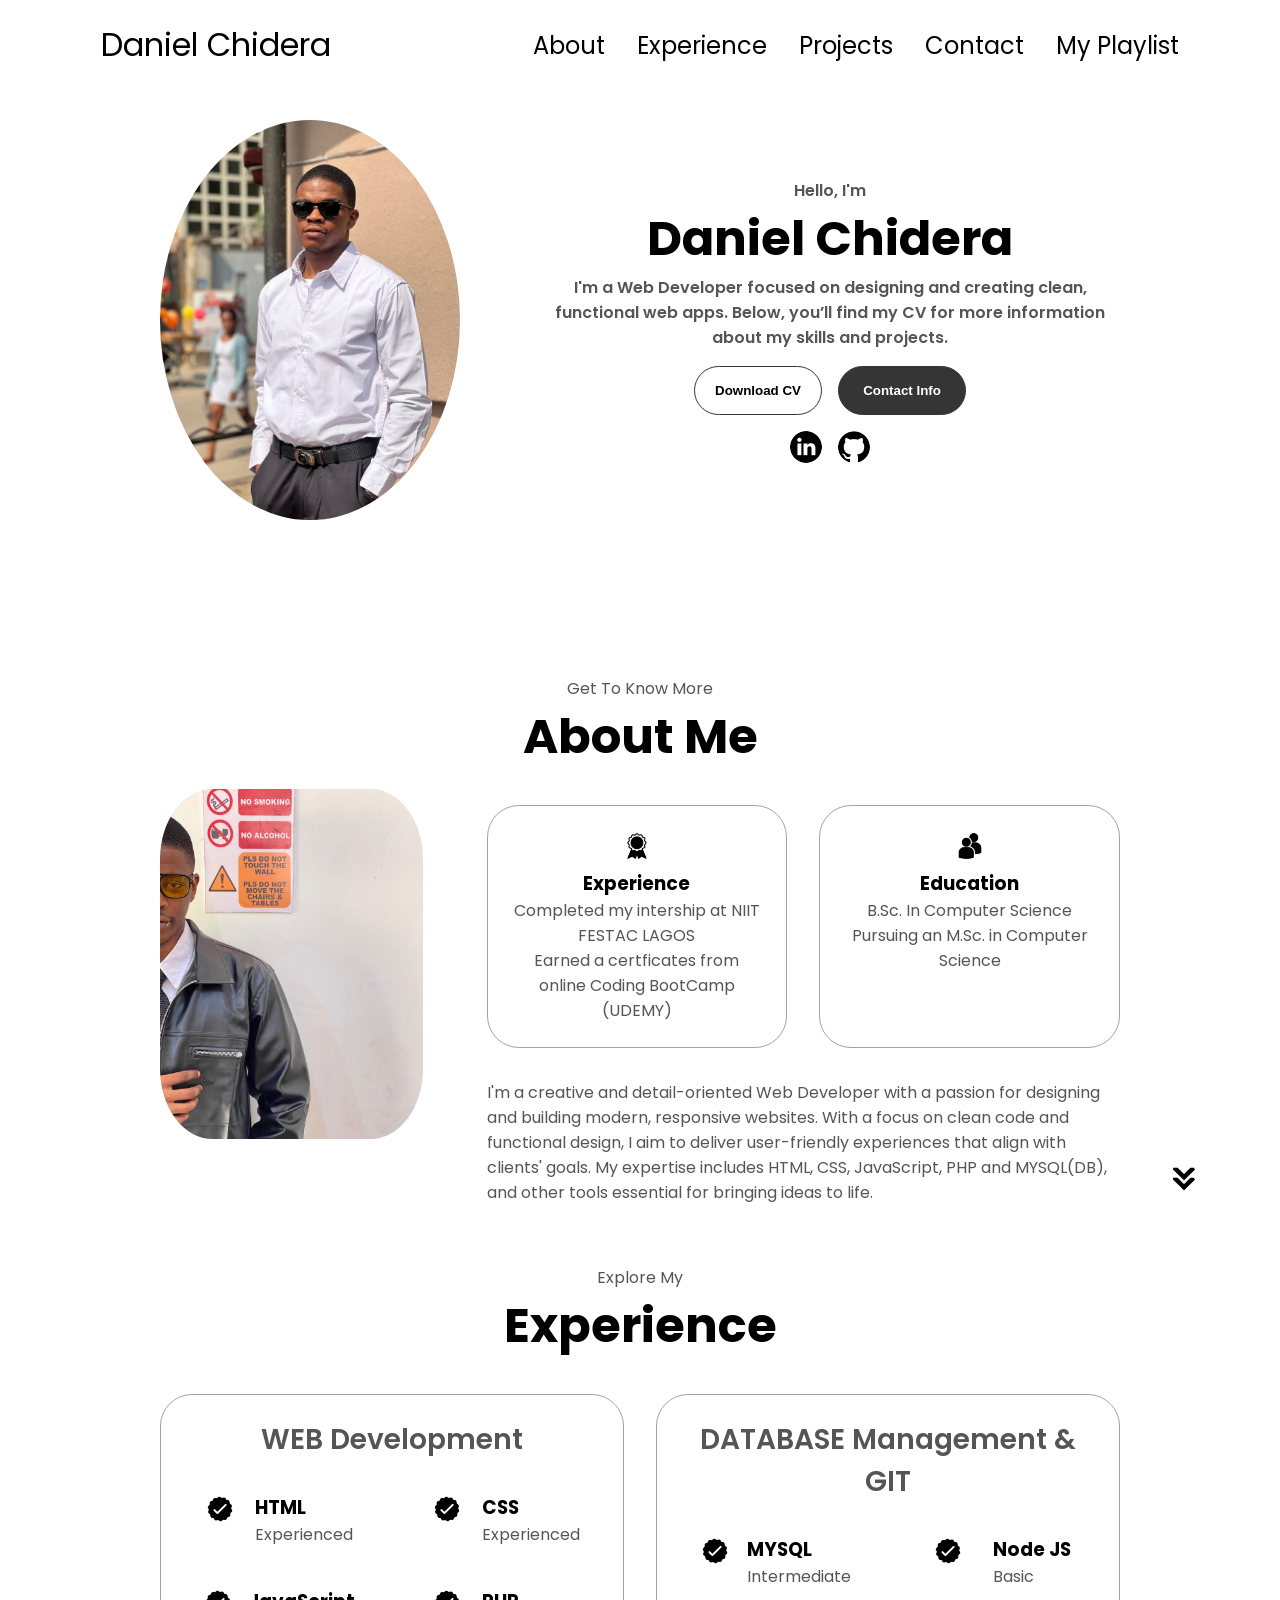
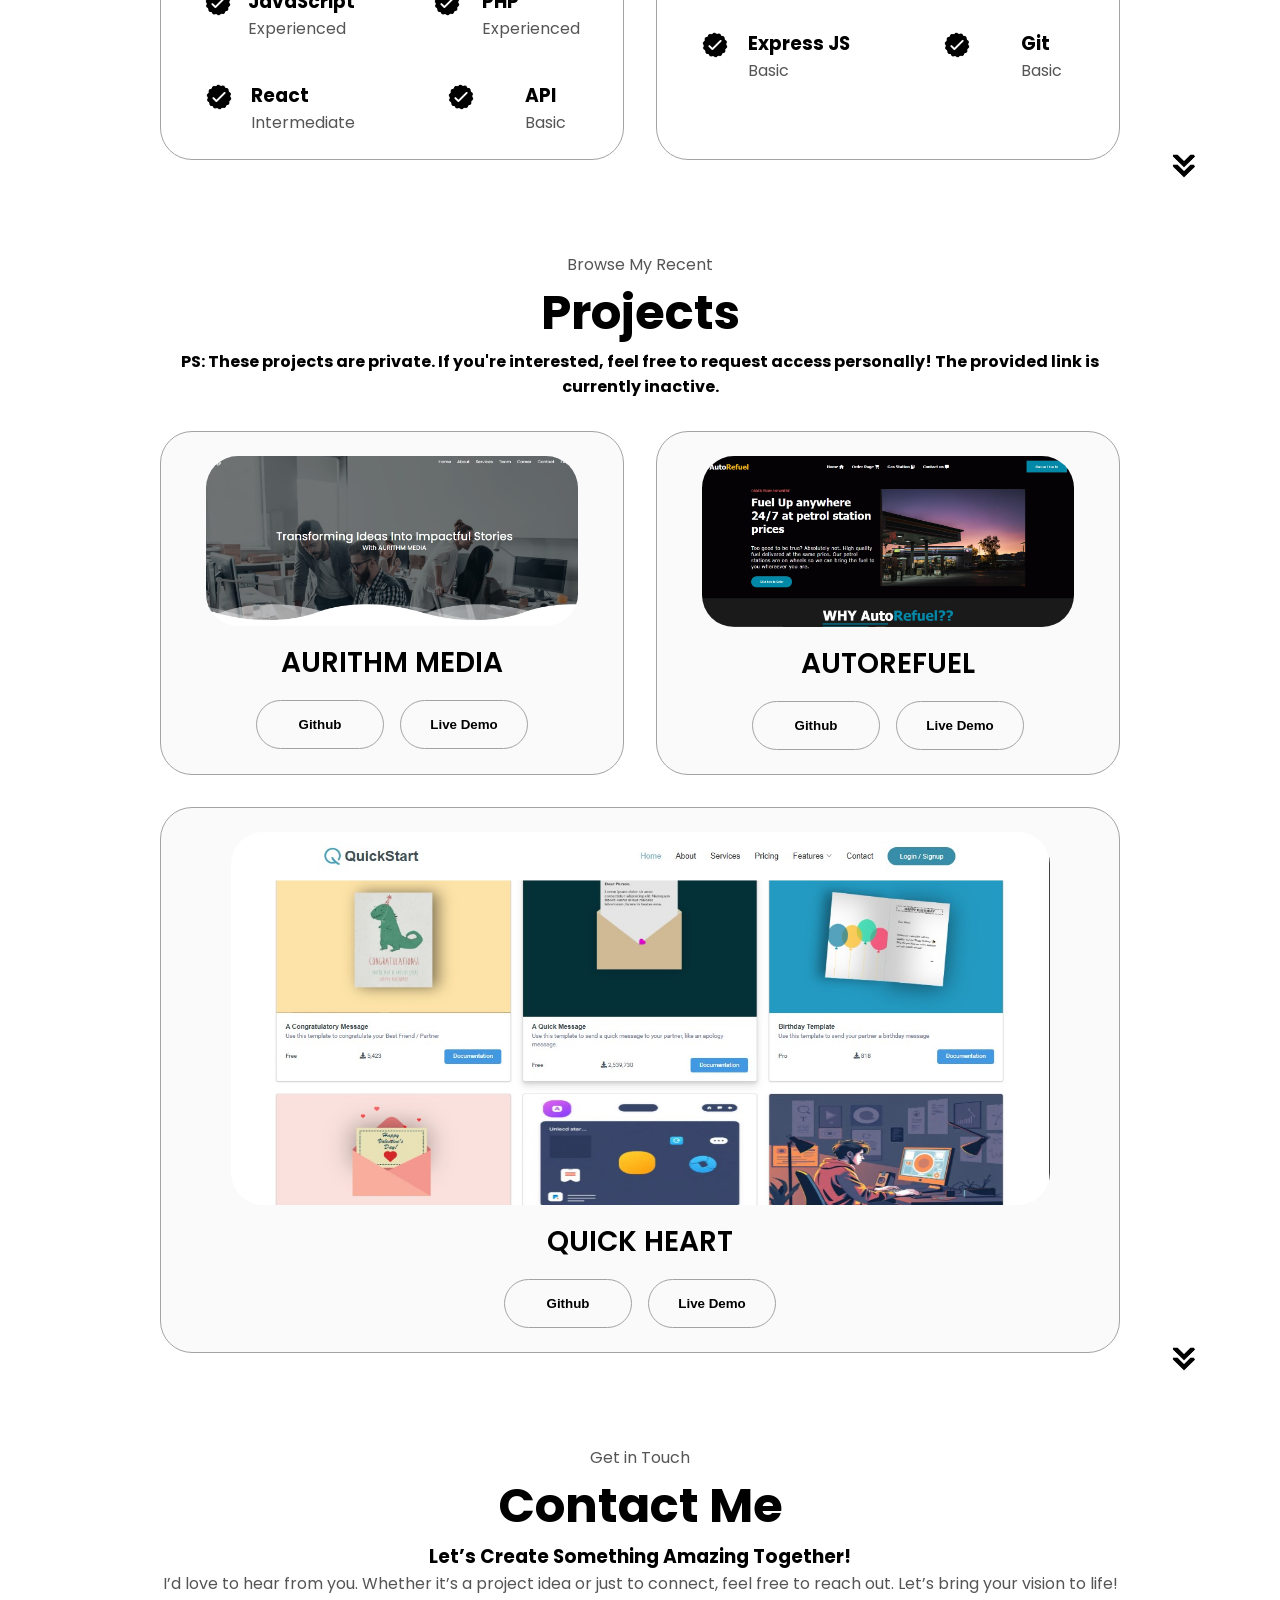
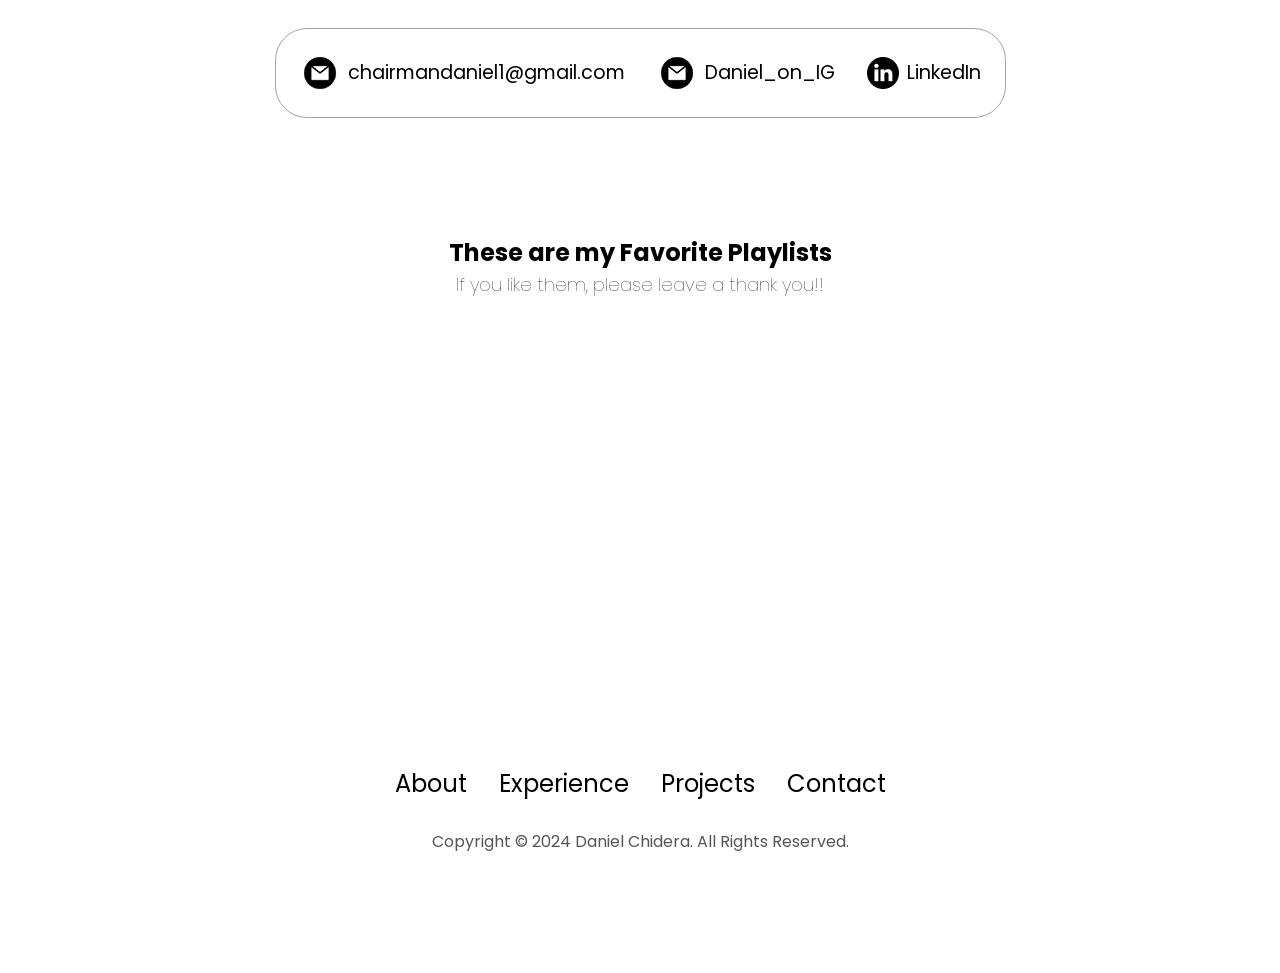
==== commit da2cb3f0: "Update index.html" ====
--- a/index.html
+++ b/index.html
@@ -89,15 +89,15 @@
             <img src="./assets/experience.png" alt="Experience icon" class="icon" />
             <h3>Experience</h3>
             <p>
-              Did my intership at NIIT FESTAC LAGOS <br />
-              Got a certficates from online code BootCamp (UDEMY)
+              Completed my intership at NIIT FESTAC LAGOS <br />
+              Earned a certficates from online Coding BootCamp (UDEMY)
             </p>
           </div>
           <div class="details-container">
             <img src="./assets/education.png" alt="Education icon" class="icon" />
             <h3>Education</h3>
             <p>B.Sc. In Computer Science</p>
-            <p>Aspiring M.Sc. in Computer Science</p>
+            <p>Pursuing an M.Sc. in Computer Science</p>
           </div>
         </div>
         <div class="text-container">
@@ -329,4 +329,4 @@
   <script src="script.js"></script>
 </body>
 
-</html>+</html>
